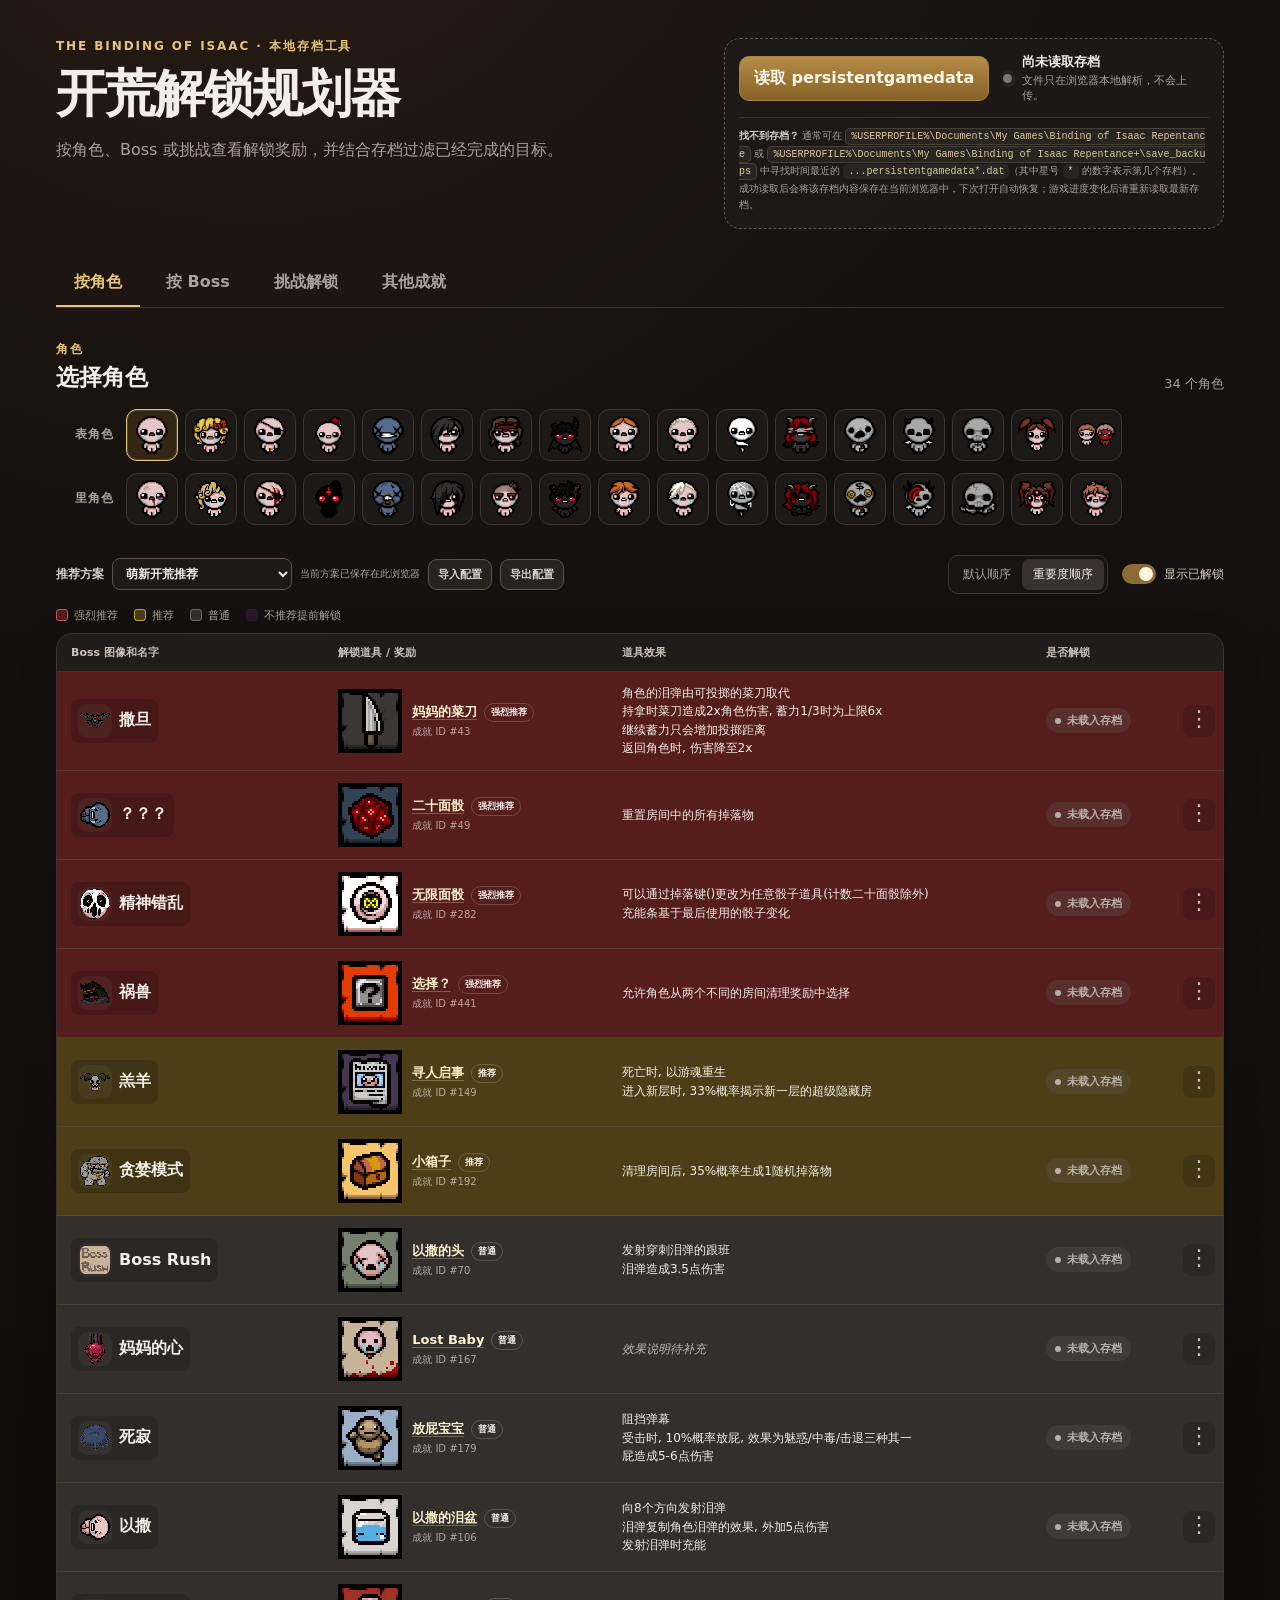
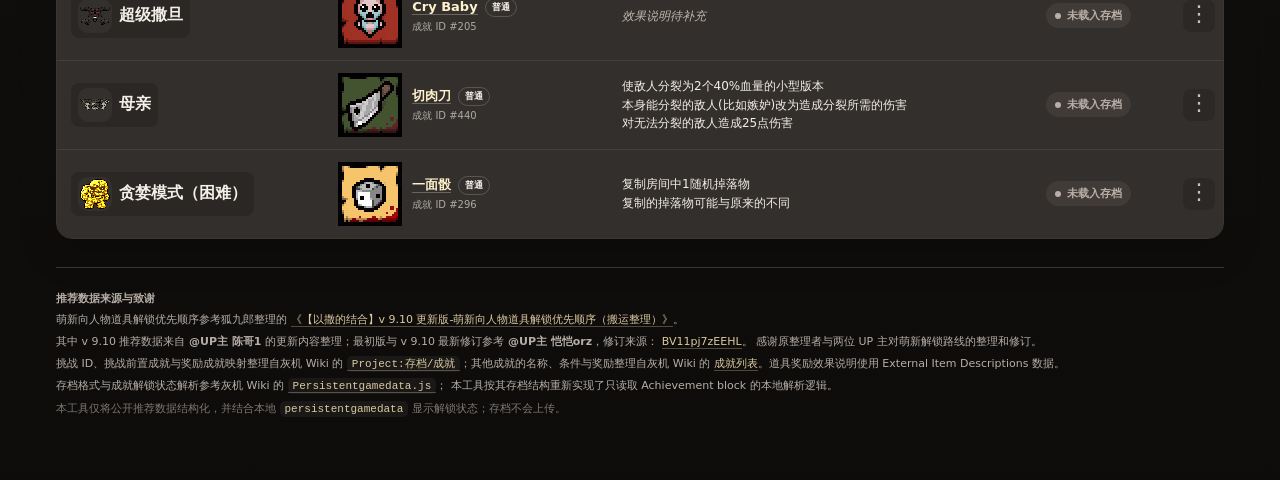
==== index.html @ d5028b0f "feat: 添加推荐不解锁" ====
<!doctype html>
<html lang="zh-CN">
<head>
  <meta charset="utf-8" />
  <meta name="viewport" content="width=device-width, initial-scale=1" />
  <meta name="color-scheme" content="dark" />
  <!-- GitHub Pages 更新后尽量避免旧 HTML/资源缓存。真正的静态资源刷新由 ?v= 版本号负责。 -->
  <meta http-equiv="Cache-Control" content="no-cache, no-store, must-revalidate" />
  <meta http-equiv="Pragma" content="no-cache" />
  <meta http-equiv="Expires" content="0" />
  <title>以撒开荒解锁规划器</title>
  <link rel="icon" type="image/png" href="./assets/icon.png?v=20260826010148" />
  <link rel="stylesheet" href="./styles.css?v=20260826010148" />
</head>
<body>
  <div class="app-shell">
    <header class="topbar">
      <div>
        <div class="eyebrow">THE BINDING OF ISAAC · 本地存档工具</div>
        <h1>开荒解锁规划器</h1>
        <p class="subtitle">按角色、Boss 或挑战查看解锁奖励，并结合存档过滤已经完成的目标。</p>
      </div>

      <div class="save-panel" id="dropZone">
        <input id="saveInput" type="file" accept=".dat,application/octet-stream" hidden />
        <div class="save-actions">
          <button class="primary-button" id="loadSaveBtn" type="button">读取 persistentgamedata</button>
          <button class="secondary-button save-clear-button" id="clearSaveBtn" type="button" hidden>清除本地缓存</button>
        </div>
        <div class="save-status" id="saveStatus">
          <span class="status-dot idle"></span>
          <div>
            <strong>尚未读取存档</strong>
            <small>文件只在浏览器本地解析，不会上传。</small>
          </div>
        </div>
        <div class="save-hint">
          <strong>找不到存档？</strong> 通常可在
          <code class="copy-path" role="button" tabindex="0" data-copy-path="%USERPROFILE%\Documents\My Games\Binding of Isaac Repentance" title="点击复制">%USERPROFILE%\Documents\My Games\Binding of Isaac Repentance</code>
          或 <code class="copy-path" role="button" tabindex="0" data-copy-path="%USERPROFILE%\Documents\My Games\Binding of Isaac Repentance+\save_backups" title="点击复制">%USERPROFILE%\Documents\My Games\Binding of Isaac Repentance+\save_backups</code>
          中寻找时间最近的 <code>...persistentgamedata*.dat</code>（其中星号 <code>*</code> 的数字表示第几个存档）。
          成功读取后会将该存档内容保存在当前浏览器中，下次打开自动恢复；游戏进度变化后请重新读取最新存档。
        </div>
      </div>
    </header>

    <nav class="page-tabs" aria-label="页面切换">
      <button class="page-tab active" type="button" data-view="character">按角色</button>
      <button class="page-tab" type="button" data-view="boss">按 Boss</button>
      <button class="page-tab" type="button" data-view="challenge">挑战解锁</button>
      <button class="page-tab" type="button" data-view="achievement">其他成就</button>
    </nav>

    <main>
      <section class="selector-section" id="selectorSection">
        <div class="section-heading">
          <div>
            <span class="section-kicker" id="selectorKicker">角色</span>
            <h2 id="selectorTitle">选择角色</h2>
          </div>
          <div class="selection-summary" id="selectionSummary"></div>
        </div>
        <div class="entity-grid" id="entityGrid"></div>
      </section>

      <section class="results-section">
        <div class="results-heading">
          <div class="recommendation-toolbar">
            <div class="profile-controls">
              <label class="profile-select-label" for="profileSelect">
                <span>推荐方案</span>
                <select id="profileSelect" class="profile-select" aria-label="推荐方案"></select>
              </label>
              <span class="profile-status" id="profileStatus"></span>
              <button class="secondary-button compact-button" id="importProfileBtn" type="button">导入配置</button>
              <button class="secondary-button compact-button" id="exportProfileBtn" type="button">导出配置</button>
              <input id="profileImportInput" type="file" accept="application/json,.json" hidden />
            </div>
            <div class="controls">
              <div class="segmented" role="group" aria-label="排列顺序">
                <button type="button" class="segment" data-sort="default">默认顺序</button>
                <button type="button" class="segment active" data-sort="priority">重要度顺序</button>
              </div>
              <label class="switch-control">
                <input type="checkbox" id="showUnlocked" checked />
                <span class="switch"></span>
                <span>显示已解锁</span>
              </label>
            </div>
          </div>
        </div>

        <div class="legend" aria-label="优先级颜色说明">
          <span><i class="legend-swatch strong"></i>强烈推荐</span>
          <span><i class="legend-swatch recommended"></i>推荐</span>
          <span><i class="legend-swatch normal"></i>普通</span>
          <span><i class="legend-swatch discouraged"></i>不推荐提前解锁</span>
        </div>

        <div class="table-wrap" id="standardResults">
          <table class="unlock-table">
            <thead id="tableHead"></thead>
            <tbody id="tableBody"></tbody>
          </table>
        </div>
        <div class="achievement-results" id="achievementResults" hidden></div>
      </section>
    </main>

    <div class="priority-menu" id="priorityMenu" hidden role="menu" aria-label="修改优先级"></div>
    <div class="toast" id="toast" role="status" aria-live="polite" hidden></div>

    <footer>
      <p><strong>推荐数据来源与致谢</strong></p>
      <p>萌新向人物道具解锁优先顺序参考狐九郎整理的
        <a class="footer-link" href="https://www.bilibili.com/opus/1083165871339208713" target="_blank" rel="noopener noreferrer">《【以撒的结合】v 9.10 更新版-萌新向人物道具解锁优先顺序（搬运整理）》</a>。
      </p>
      <p>其中 v 9.10 推荐数据来自 <strong>@UP主 陈哥1</strong> 的更新内容整理；最初版与 v 9.10 最新修订参考 <strong>@UP主 恺恺orz</strong>，修订来源：
        <a class="footer-link" href="https://www.bilibili.com/video/BV11pj7zEEHL" target="_blank" rel="noopener noreferrer">BV11pj7zEEHL</a>。
        感谢原整理者与两位 UP 主对萌新解锁路线的整理和修订。
      </p>
      <p>挑战 ID、挑战前置成就与奖励成就映射整理自灰机 Wiki 的 <a class="footer-link" href="https://isaac.huijiwiki.com/wiki/Project:%E5%AD%98%E6%A1%A3/%E6%88%90%E5%B0%B1" target="_blank" rel="noopener noreferrer"><code>Project:存档/成就</code></a>；其他成就的名称、条件与奖励整理自灰机 Wiki 的 <a class="footer-link" href="https://isaac.huijiwiki.com/wiki/%E6%88%90%E5%B0%B1" target="_blank" rel="noopener noreferrer">成就列表</a>。道具奖励效果说明使用 External Item Descriptions 数据。</p>

    <p>存档格式与成就解锁状态解析参考灰机 Wiki 的
        <a class="footer-link" href="https://isaac.huijiwiki.com/wiki/%E9%9B%B6%E4%BB%B6:Persistentgamedata.js" target="_blank" rel="noopener noreferrer"><code>Persistentgamedata.js</code></a>；
        本工具按其存档结构重新实现了只读取 Achievement block 的本地解析逻辑。
      </p>
      <p class="muted">本工具仅将公开推荐数据结构化，并结合本地 <code>persistentgamedata</code> 显示解锁状态；存档不会上传。</p>
    </footer>
  </div>

  <!-- CACHE_VERSION: 20260826010148。发布新版本前运行 python tools/bump_cache_version.py -->
  <script src="./data/unlocks.js?v=20260826010148"></script>
  <script src="./data/challenges.js?v=20260826010148"></script>
  <script src="./data/achievements.js?v=20260826010148"></script>
  <script src="./data/effects.js?v=20260826010148"></script>
  <script src="./data/overrides.js?v=20260826010148"></script>
  <script src="./data/recommendation_profiles.js?v=20260826010148"></script>
  <script src="./js/save-parser.js?v=20260826010148"></script>
  <script src="./js/app.js?v=20260826010148"></script>
</body>
</html>
---- styles.css ----
:root {
  --bg: #12100f;
  --panel: #1b1816;
  --panel-2: #24201d;
  --ink: #f3eee7;
  --muted: #aaa19a;
  --line: #3c3530;
  --accent: #e7c47b;
  --accent-2: #8f6b2e;
  --strong: rgba(135, 36, 36, .56);
  --strong-border: #b85b5b;
  --recommended: rgba(129, 100, 29, .53);
  --recommended-border: #bea14b;
  --normal: rgba(83, 78, 74, .47);
  --normal-border: #716a64;
  --discouraged: rgba(48, 25, 52, .62);
  --discouraged-border: #301934;
  --green: #62c58d;
  --red: #e67878;
  --radius: 16px;
  font-family: Inter, ui-sans-serif, system-ui, -apple-system, BlinkMacSystemFont, "Segoe UI", "Microsoft YaHei", sans-serif;
}
* { box-sizing: border-box; }
body {
  margin: 0;
  background:
    radial-gradient(circle at 20% -10%, rgba(135, 67, 36, .18), transparent 34%),
    linear-gradient(180deg, #151210 0%, var(--bg) 50%, #0d0c0b 100%);
  color: var(--ink);
  min-height: 100vh;
}
button, input, select { font: inherit; }
button { color: inherit; }
.app-shell { width: min(1220px, calc(100% - 112px)); margin: 0 auto; padding: 38px 0 64px; }
.topbar { display: flex; justify-content: space-between; gap: 32px; align-items: flex-start; }
.eyebrow, .section-kicker { color: var(--accent); font-size: 12px; letter-spacing: .16em; font-weight: 800; text-transform: uppercase; }
h1 { margin: 5px 0 7px; font-size: clamp(32px, 4vw, 54px); letter-spacing: -.04em; }
h2 { margin: 4px 0 0; font-size: 23px; }
.subtitle { margin: 0; color: var(--muted); max-width: 680px; line-height: 1.7; }
.save-panel {
  width: min(500px, 100%);
  border: 1px dashed #62574f;
  background: rgba(31, 27, 24, .8);
  border-radius: var(--radius);
  padding: 14px;
  display: grid;
  grid-template-columns: auto 1fr;
  gap: 14px;
  align-items: center;
  transition: border-color .15s, background .15s;
}
.save-panel.dragging { border-color: var(--accent); background: rgba(76, 61, 36, .4); }
.primary-button {
  border: 1px solid #a78549;
  background: linear-gradient(#b58b47, #886226);
  color: #fff8ea;
  border-radius: 10px;
  padding: 11px 14px;
  cursor: pointer;
  font-weight: 800;
  white-space: nowrap;
}
.primary-button:hover { filter: brightness(1.08); }
.save-status { display: flex; align-items: center; gap: 10px; min-width: 0; overflow: hidden; }
.save-status > div { min-width: 0; max-width: 100%; overflow: hidden; }
.save-status strong, .save-status small { display: block; }
.save-status strong { display: block; max-width: 100%; font-size: 13px; white-space: nowrap; overflow: hidden; text-overflow: ellipsis; }
.save-status small { color: var(--muted); font-size: 11px; margin-top: 2px; }
.status-dot { width: 9px; height: 9px; border-radius: 50%; flex: 0 0 auto; background: #777; box-shadow: 0 0 0 4px rgba(255,255,255,.04); }
.status-dot.ready { background: var(--green); }
.status-dot.error { background: var(--red); }
.save-hint { grid-column: 1 / -1; padding-top: 10px; border-top: 1px solid rgba(99,89,82,.4); color: var(--muted); font-size: 10px; line-height: 1.65; }
.save-hint strong { color: #d9d0c8; }
.save-hint code { word-break: break-all; }
.copy-path {
  cursor: pointer;
  border: 1px solid rgba(219,201,159,.16);
  transition: border-color .12s, background .12s, color .12s;
}
.copy-path:hover,
.copy-path:focus-visible {
  background: rgba(231,196,123,.13);
  border-color: rgba(231,196,123,.48);
  color: #fff0c4;
  outline: none;
}
.page-tabs { margin-top: 30px; display: flex; gap: 8px; align-items: center; flex-wrap: wrap; border-bottom: 1px solid var(--line); }
.page-tab { border: 0; border-bottom: 2px solid transparent; background: transparent; padding: 13px 18px 12px; color: var(--muted); cursor: pointer; font-weight: 800; }
.page-tab:hover { color: var(--ink); }
.page-tab.active { color: var(--accent); border-bottom-color: var(--accent); }
.selector-section, .results-section { margin-top: 30px; }
.section-heading { display: flex; justify-content: space-between; gap: 18px; align-items: end; }
.results-heading { display: flex; justify-content: flex-end; gap: 18px; align-items: center; }
.selection-summary { color: var(--muted); font-size: 13px; }
.entity-groups { display: grid; gap: 12px; margin-top: 16px; max-width: 100%; }
.entity-group { display: grid; grid-template-columns: 58px minmax(0, 1fr); gap: 12px; align-items: center; max-width: 100%; min-width: 0; }
.entity-group:only-child { grid-template-columns: 1fr; }
.entity-group-label { color: var(--muted); font-size: 12px; font-weight: 800; letter-spacing: .08em; text-align: right; white-space: nowrap; }
.entity-icon-row { display: flex; align-items: center; gap: 7px; flex-wrap: wrap; min-width: 0; max-width: 100%; }
.entity-icon-card {
  width: 52px; height: 52px; flex: 0 0 52px;
  border: 1px solid var(--line); border-radius: 11px;
  background: rgba(29, 26, 24, .9); padding: 5px;
  display: grid; place-items: center; cursor: pointer;
  transition: transform .12s, border-color .12s, background .12s;
}
.entity-icon-card:hover { transform: translateY(-1px); border-color: #6a5e55; background: #25211e; }
.entity-icon-card.active { border-color: var(--accent); background: rgba(107, 75, 28, .34); box-shadow: inset 0 0 0 1px rgba(231,196,123,.18); }
.selector-thumb { width: 38px; height: 38px; object-fit: contain; image-rendering: pixelated; }
.boss-selector-row { gap: 10px; }
.boss-selector-row .entity-icon-card { width: 78px; height: 78px; flex-basis: 78px; padding: 7px; }
.boss-selector-row .selector-thumb { width: 64px; height: 64px; }
.entity-thumb, .reward-thumb, .boss-thumb {
  width: 48px; height: 48px; object-fit: contain; image-rendering: pixelated; flex: 0 0 auto;
  border-radius: 10px; background: rgba(255,255,255,.045); padding: 4px;
}
.entity-thumb { width: 46px; height: 46px; }
.controls { display: flex; align-items: center; gap: 14px; flex-wrap: wrap; justify-content: flex-end; }
.segmented { display: inline-flex; border: 1px solid var(--line); background: #171412; border-radius: 10px; padding: 3px; }
.segment { border: 0; background: transparent; color: var(--muted); padding: 7px 11px; border-radius: 7px; cursor: pointer; font-size: 12px; }
.segment.active { color: var(--ink); background: #39312c; }
.switch-control { display: inline-flex; align-items: center; gap: 8px; color: #d6cec6; font-size: 12px; cursor: pointer; user-select: none; }
.switch-control input { position: absolute; opacity: 0; pointer-events: none; }
.switch { width: 34px; height: 20px; border-radius: 999px; background: #514943; position: relative; transition: background .15s; }
.switch::after { content: ""; width: 14px; height: 14px; border-radius: 50%; background: #ddd5ce; position: absolute; top: 3px; left: 3px; transition: transform .15s; }
.switch-control input:checked + .switch { background: #8c6b35; }
.switch-control input:checked + .switch::after { transform: translateX(14px); background: #fff5de; }
.legend { display: flex; gap: 16px; flex-wrap: wrap; margin: 14px 0 10px; color: var(--muted); font-size: 11px; }
.legend span { display: inline-flex; align-items: center; gap: 6px; }
.legend-swatch { width: 12px; height: 12px; border-radius: 3px; border: 1px solid; }
.legend-swatch.strong { background: var(--strong); border-color: var(--strong-border); }
.legend-swatch.recommended { background: var(--recommended); border-color: var(--recommended-border); }
.legend-swatch.normal { background: var(--normal); border-color: var(--normal-border); }
.legend-swatch.discouraged { background: var(--discouraged); border-color: var(--discouraged-border); }
.table-wrap { border: 1px solid var(--line); border-radius: var(--radius); overflow: auto; background: rgba(24,21,19,.87); box-shadow: 0 14px 40px rgba(0,0,0,.16); }
.unlock-table { width: 100%; border-collapse: separate; border-spacing: 0; min-width: 880px; }
.unlock-table th { position: sticky; top: 0; z-index: 1; background: #201c19; color: #c9c0b8; font-size: 11px; text-align: left; padding: 11px 14px; border-bottom: 1px solid var(--line); }
.unlock-table td { padding: 12px 14px; border-bottom: 1px solid rgba(99,89,82,.38); vertical-align: middle; }
.unlock-table tr:last-child td { border-bottom: 0; }
.unlock-row { transition: filter .12s; }
.unlock-row:hover { filter: brightness(1.08); }
.unlock-row.priority-strong td { background: var(--strong); }
.unlock-row.priority-recommended td { background: var(--recommended); }
.unlock-row.priority-normal td { background: var(--normal); }
.unlock-row.priority-discouraged td { background: var(--discouraged); }
.target-cell, .reward-cell { display: flex; align-items: center; gap: 10px; min-width: 0; }
.boss-stack { display: flex; gap: 5px; flex-wrap: wrap; }
.boss-unit { display: inline-flex; align-items: center; gap: 7px; padding: 5px 7px; background: rgba(0,0,0,.18); border-radius: 8px; white-space: nowrap; }
.boss-thumb { width: 34px; height: 34px; padding: 2px; }
.reward-thumb { width: 52px; height: 52px; }

.achievement-sprite {
  width: 64px; height: 64px; flex: 0 0 64px; display: inline-block;
  background-image: url("./assets/achievement/Achievement_sprite.jpg?v=20260826010148");
  background-repeat: no-repeat;
  background-size: 1280px 2112px;
  background-position: var(--ach-x) var(--ach-y);
  image-rendering: pixelated;
}
.reward-name { font-weight: 800; font-size: 13px; }
.reward-link { color: #fff1cc; text-decoration: none; border-bottom: 1px solid rgba(255,241,204,.28); }
.reward-link:hover { color: #fff8e8; border-bottom-color: currentColor; }
.meta-line { color: rgba(243,238,231,.64); font-size: 10px; margin-top: 3px; line-height: 1.4; }
.effect-text { max-width: 510px; line-height: 1.55; font-size: 12px; }
.effect-missing { color: #c0b8b0; font-style: italic; }
.requirement { margin-top: 5px; color: #e3d0a7; font-size: 10px; line-height: 1.45; }
.priority-pill { display: inline-block; margin-left: 7px; padding: 2px 6px; border-radius: 999px; font-size: 9px; font-weight: 900; vertical-align: 1px; border: 1px solid rgba(255,255,255,.18); }
.status-badge { display: inline-flex; align-items: center; gap: 6px; border-radius: 999px; padding: 5px 9px; font-size: 11px; font-weight: 800; white-space: nowrap; }
.status-badge::before { content: ""; width: 6px; height: 6px; border-radius: 50%; background: currentColor; }
.status-badge.unlocked { color: #8ce1ae; background: rgba(45,114,72,.33); }
.status-badge.locked { color: #ff9a93; background: rgba(128,53,49,.34); }
.status-badge.unknown { color: #b8afa8; background: rgba(94,87,81,.31); }
.empty-state td { text-align: center; padding: 46px 20px; background: #1b1816 !important; }
.empty-state strong { display: block; font-size: 18px; }
.empty-state span { color: var(--muted); display: block; margin-top: 6px; font-size: 12px; }
footer { margin-top: 28px; padding-top: 18px; border-top: 1px solid var(--line); color: #b7aea7; font-size: 11px; line-height: 1.6; }
footer p { margin: 4px 0; }
.footer-link { color: #dbc99f; text-decoration: none; border-bottom: 1px solid rgba(219,201,159,.32); }
.footer-link:hover { color: #fff0c4; border-bottom-color: currentColor; }
.muted { color: #7f7771; }
code { background: rgba(255,255,255,.05); padding: 2px 5px; border-radius: 5px; color: #dbc99f; }
@media (max-width: 900px) {
  .app-shell { width: calc(100% - 36px); padding: 24px 0 40px; }
  .topbar { flex-direction: column; }
  .save-panel { width: 100%; }
  .section-heading { align-items: flex-start; flex-direction: column; }
  .results-heading { justify-content: flex-start; }
  .controls { width: 100%; justify-content: space-between; }
  .entity-icon-row { overflow-x: visible; padding-bottom: 0; }
  .entity-group { align-items: flex-start; }
  .entity-group { grid-template-columns: 48px minmax(0,1fr); }
  .entity-icon-card { width: 48px; height: 48px; flex-basis: 48px; }
  .selector-thumb { width: 34px; height: 34px; }
  .boss-selector-row .entity-icon-card { width: 68px; height: 68px; flex-basis: 68px; }
  .boss-selector-row .selector-thumb { width: 56px; height: 56px; }
}
@media (max-width: 520px) {
  .save-panel { grid-template-columns: 1fr; }
  .primary-button { width: 100%; }
  .controls { align-items: flex-start; flex-direction: column; }
}

.effect-text { white-space: pre-line; }

/* Curated achievement lists */
.achievement-results { display: grid; gap: 34px; }
.achievement-results[hidden] { display: none; }
.achievement-category { min-width: 0; }
.achievement-category-heading {
  display: flex; align-items: end; justify-content: space-between; gap: 16px; margin-bottom: 12px;
}
.achievement-category-heading > span { color: var(--muted); font-size: 12px; white-space: nowrap; }
.achievement-category h3 { margin: 0 0 9px; color: #d8cfc7; font-size: 14px; }
.achievement-table-wrap { border-radius: 10px; }
.achievement-table { min-width: 760px; }
.achievement-table th:nth-child(1) { width: 30%; }
.achievement-table th:nth-child(2) { width: 27%; }
.achievement-table th:nth-child(3) { width: 31%; }
.achievement-table th:nth-child(4) { width: 12%; }
.achievement-table th:nth-child(5) { width: 48px; }
.achievement-table.without-reward { min-width: 560px; }
.achievement-table.without-reward th:nth-child(1) { width: 42%; }
.achievement-table.without-reward th:nth-child(2) { width: 41%; }
.achievement-table.without-reward th:nth-child(3) { width: 17%; }
.achievement-table.without-reward th:nth-child(4) { width: 48px; }
.achievement-table .reward-cell { min-width: 220px; }
.achievement-table.without-reward .reward-cell { min-width: 204px; }
.achievement-condition { min-width: 180px; max-width: 420px; font-size: 12px; line-height: 1.6; }
.achievement-reward { min-width: 180px; font-size: 12px; line-height: 1.55; }
.achievement-reward > strong, .achievement-reward > span { display: block; }
.achievement-reward-effect { margin-top: 5px; color: rgba(243,238,231,.8); white-space: pre-line; }
.achievement-table tr.sequence-start:not(:first-child) td { border-top: 2px solid rgba(231,196,123,.52); }
.default-character-row td { background: rgba(59,81,68,.42); }
.achievement-character-columns { display: grid; grid-template-columns: repeat(2, minmax(0, 1fr)); gap: 14px; align-items: start; }
.achievement-character-columns > div { min-width: 0; }
.achievement-graph-wrap {
  width: 100%; overflow-x: auto; margin: 0 0 14px; border-block: 1px solid rgba(99,89,82,.5); background: rgba(24,21,19,.52);
}
.achievement-graph { display: block; width: min(100%, 790px); min-width: 528px; height: auto; margin: 0 auto; padding: 12px 0; }
.achievement-graph-node { fill: #24201d; stroke: #7b6b5f; stroke-width: 2; }
.achievement-graph-icon { width: 64px; height: 64px; }
.achievement-graph-item.locked .achievement-graph-icon { filter: grayscale(1) brightness(.34); opacity: .72; }
.achievement-graph-item.locked .achievement-graph-node { fill: #171513; stroke: #4c4540; }
.achievement-graph-edges path { fill: none; stroke: #bda56f; stroke-width: 2; }
.achievement-graph marker path { fill: #bda56f; }

/* Challenge unlock page */
.challenge-id-cell { display: flex; align-items: center; gap: 8px; white-space: nowrap; }
.challenge-id-link { color: #fff1cc; font-size: 16px; font-weight: 900; text-decoration: none; border-bottom: 1px solid rgba(255,241,204,.28); }
.challenge-id-link:hover { color: #fff8e8; border-bottom-color: currentColor; }
.prerequisite-cell { display: flex; align-items: center; gap: 10px; min-width: 225px; }
.achievement-sprite.compact { transform: scale(.72); transform-origin: left center; margin-right: -18px; }

/* Recommendation profiles, local persistence and per-row priority editing */
.save-actions { display: flex; flex-direction: column; gap: 7px; align-items: stretch; }
.secondary-button {
  border: 1px solid #5d534c;
  background: #28231f;
  color: #ddd5cd;
  border-radius: 9px;
  padding: 8px 11px;
  cursor: pointer;
  font-weight: 700;
  white-space: nowrap;
}
.secondary-button:hover { border-color: #817166; background: #312a25; color: #fff5ea; }
.save-clear-button { font-size: 10px; padding: 6px 9px; }
.recommendation-toolbar { width: 100%; display: flex; align-items: center; justify-content: space-between; gap: 16px; flex-wrap: wrap; }
.profile-controls { display: flex; align-items: center; gap: 8px; flex-wrap: wrap; min-width: 0; }
.profile-select-label { display: inline-flex; align-items: center; gap: 8px; color: #d6cec6; font-size: 12px; font-weight: 700; }
.profile-select {
  min-width: 180px;
  max-width: 280px;
  border: 1px solid #5d534c;
  background: #1c1917;
  color: var(--ink);
  border-radius: 8px;
  padding: 7px 28px 7px 9px;
  font: inherit;
  font-size: 12px;
}
.profile-status { color: var(--muted); font-size: 10px; white-space: nowrap; }
.compact-button { padding: 7px 9px; font-size: 11px; }
.options-column { width: 48px; min-width: 48px; padding-left: 6px !important; padding-right: 6px !important; }
.row-options { width: 48px; min-width: 48px; padding-left: 6px !important; padding-right: 6px !important; text-align: center; }
.row-menu-button {
  width: 32px;
  height: 32px;
  border: 1px solid transparent;
  border-radius: 8px;
  background: rgba(0,0,0,.15);
  color: rgba(255,255,255,.72);
  cursor: pointer;
  font-size: 22px;
  line-height: 1;
  display: inline-grid;
  place-items: center;
  padding: 0 0 3px;
}
.row-menu-button:hover, .row-menu-button:focus-visible { background: rgba(0,0,0,.32); border-color: rgba(255,255,255,.18); color: #fff; outline: none; }
.priority-menu {
  position: fixed;
  z-index: 5000;
  width: 164px;
  padding: 5px;
  border: 1px solid #5a5049;
  border-radius: 10px;
  background: #201c19;
  box-shadow: 0 14px 34px rgba(0,0,0,.42);
}
.priority-menu-item {
  width: 100%;
  border: 0;
  background: transparent;
  color: #dcd4cc;
  padding: 8px 9px;
  border-radius: 7px;
  cursor: pointer;
  display: grid;
  grid-template-columns: 12px 1fr 16px;
  gap: 8px;
  align-items: center;
  text-align: left;
  font-size: 12px;
}
.priority-menu-item:hover, .priority-menu-item.active { background: #342e29; color: #fff; }
.priority-menu-dot { width: 9px; height: 9px; border-radius: 3px; border: 1px solid rgba(255,255,255,.18); }
.priority-menu-dot.strong { background: var(--strong-border); }
.priority-menu-dot.recommended { background: var(--recommended-border); }
.priority-menu-dot.normal { background: var(--normal-border); }
.priority-menu-dot.discouraged { background: var(--discouraged-border); }
.priority-menu-check { text-align: right; color: var(--accent); font-weight: 900; }
.toast {
  position: fixed;
  right: 22px;
  bottom: 22px;
  z-index: 6000;
  max-width: min(320px, calc(100vw - 32px));
  border: 1px solid #6d6258;
  border-radius: 8px;
  background: #201c19;
  color: #f5eadb;
  box-shadow: 0 14px 34px rgba(0,0,0,.42);
  padding: 11px 14px;
  font-size: 12px;
  font-weight: 800;
  opacity: 0;
  transform: translateY(8px);
  transition: opacity .18s, transform .18s;
}
.toast.show {
  opacity: 1;
  transform: translateY(0);
}
.manual-copy-backdrop {
  position: fixed;
  inset: 0;
  z-index: 6500;
  display: grid;
  place-items: center;
  padding: 18px;
  background: rgba(12,10,9,.64);
}
.manual-copy-backdrop[hidden] { display: none; }
.manual-copy-dialog {
  width: min(560px, 100%);
  border: 1px solid #6d6258;
  border-radius: 8px;
  background: #201c19;
  color: #f5eadb;
  box-shadow: 0 18px 44px rgba(0,0,0,.5);
  padding: 16px;
}
.manual-copy-heading {
  display: flex;
  align-items: center;
  justify-content: space-between;
  gap: 12px;
  margin-bottom: 8px;
}
.manual-copy-heading strong { font-size: 14px; }
.manual-copy-close {
  width: 30px;
  height: 30px;
  border: 1px solid rgba(130,116,104,.8);
  border-radius: 6px;
  background: #2b2521;
  color: #f5eadb;
  cursor: pointer;
  font-size: 20px;
  line-height: 1;
}
.manual-copy-dialog p { margin: 0 0 12px; color: var(--muted); font-size: 12px; }
.manual-copy-input {
  width: 100%;
  min-width: 0;
  border: 1px solid #7a6c60;
  border-radius: 6px;
  background: #141210;
  color: #fff5e6;
  padding: 11px 12px;
  font-family: ui-monospace, SFMono-Regular, Consolas, "Liberation Mono", monospace;
  font-size: 13px;
}
.manual-copy-input:focus {
  outline: 2px solid rgba(231,196,123,.5);
  outline-offset: 2px;
}

@media (max-width: 900px) {
  .recommendation-toolbar { align-items: flex-start; flex-direction: column; }
  .profile-controls { width: 100%; }
  .profile-select-label { flex: 1 1 240px; }
  .profile-select { flex: 1 1 auto; min-width: 160px; max-width: none; }
  .achievement-character-columns { grid-template-columns: 1fr; gap: 22px; }
}

@media (max-width: 520px) {
  .save-actions { width: 100%; }
  .page-tabs { gap: 0 4px; }
  .page-tab { padding-inline: 10px; }
  .profile-controls { align-items: stretch; }
  .profile-select-label { width: 100%; flex: 1 1 100%; }
  .profile-select { width: 100%; }
  .profile-status { width: 100%; }
}
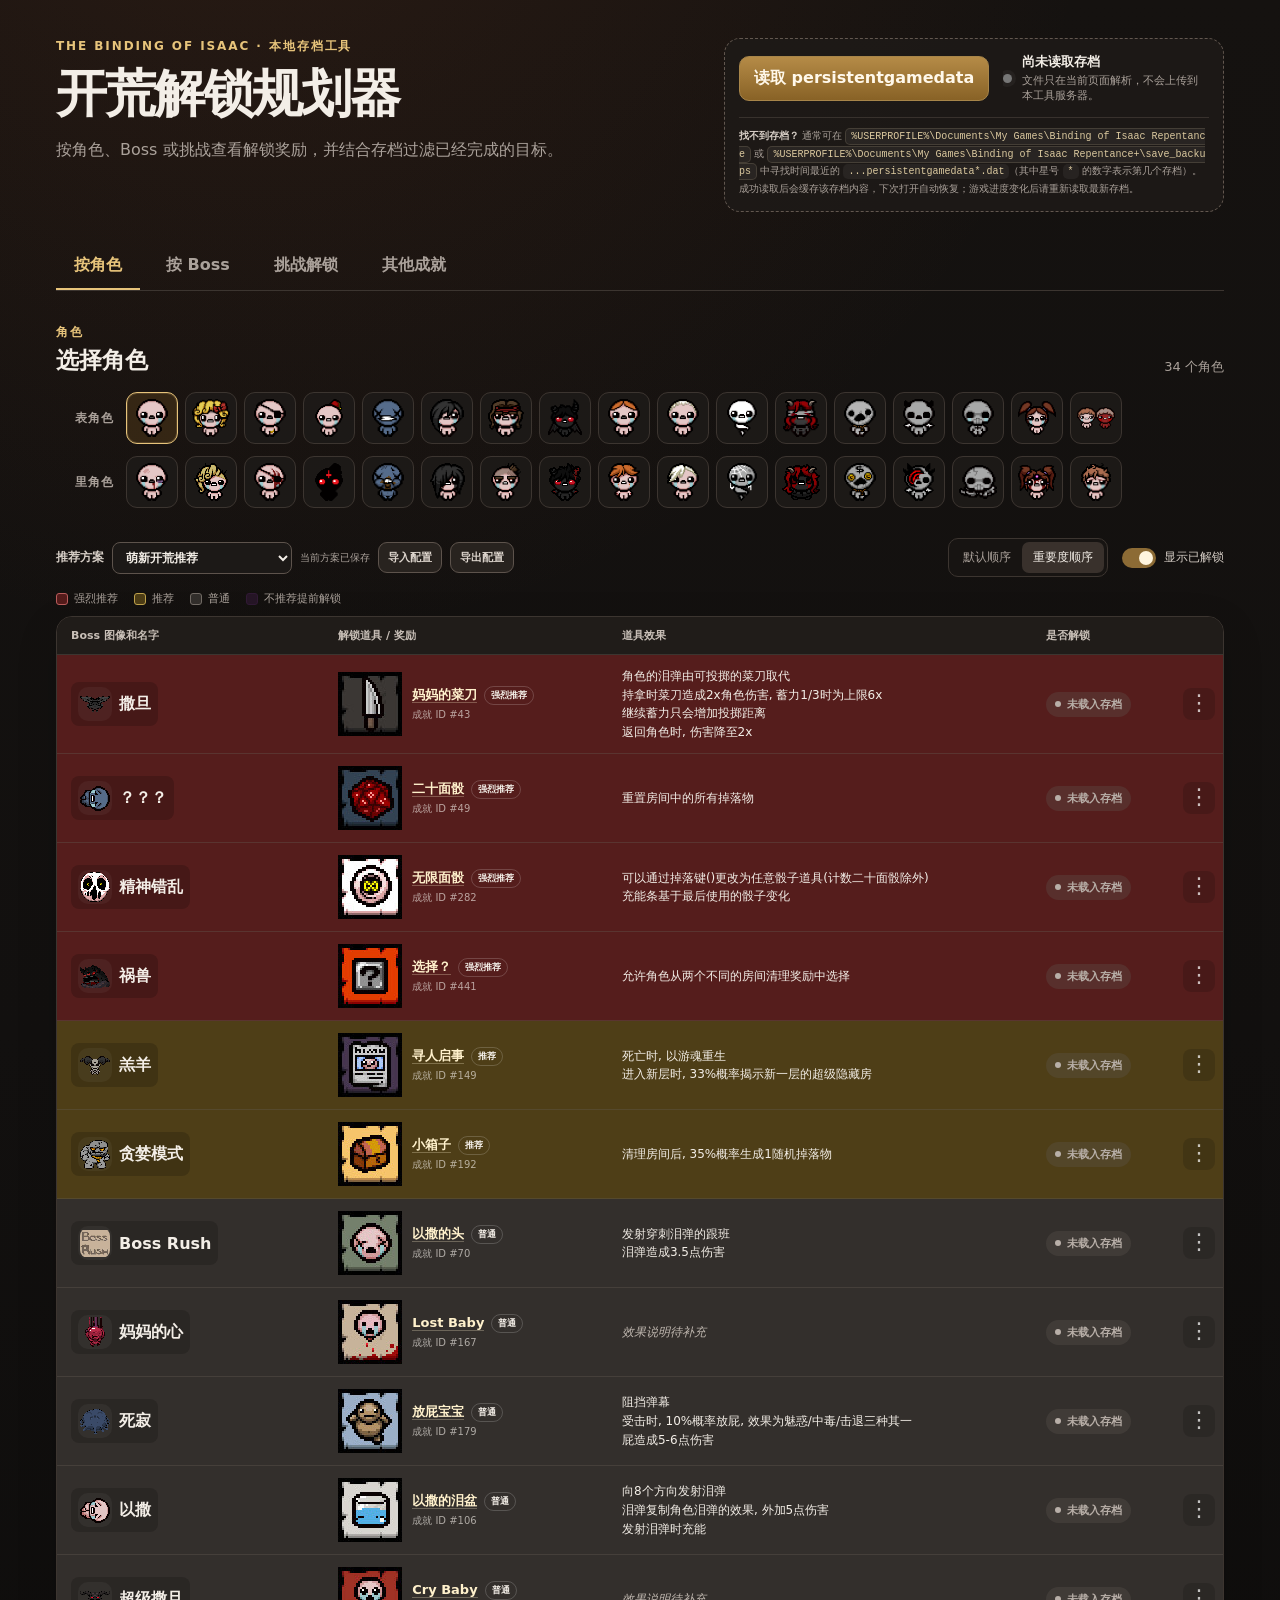
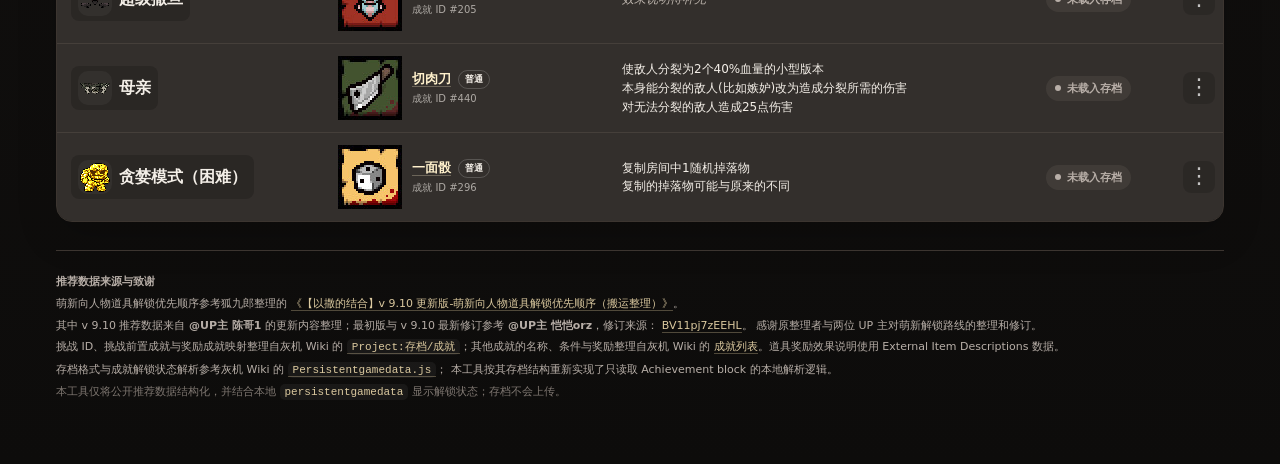
==== commit 2f8fbebd: "Merge branch 'main' into feature/bilibili-toy" ====
--- a/index.html
+++ b/index.html
@@ -9,8 +9,9 @@
   <meta http-equiv="Pragma" content="no-cache" />
   <meta http-equiv="Expires" content="0" />
   <title>以撒开荒解锁规划器</title>
-  <link rel="icon" type="image/png" href="./assets/icon.png?v=20260826010148" />
-  <link rel="stylesheet" href="./styles.css?v=20260826010148" />
+  <script src="//s1.hdslb.com/bfs/seed/toy/app/sdk/toy-sdk.js"></script>
+  <link rel="icon" type="image/png" href="./assets/icon.png?v=20260826020632" />
+  <link rel="stylesheet" href="./styles.css?v=20260826020632" />
 </head>
 <body>
   <div class="app-shell">
@@ -25,13 +26,13 @@
         <input id="saveInput" type="file" accept=".dat,application/octet-stream" hidden />
         <div class="save-actions">
           <button class="primary-button" id="loadSaveBtn" type="button">读取 persistentgamedata</button>
-          <button class="secondary-button save-clear-button" id="clearSaveBtn" type="button" hidden>清除本地缓存</button>
+          <button class="secondary-button save-clear-button" id="clearSaveBtn" type="button" hidden>清除缓存</button>
         </div>
         <div class="save-status" id="saveStatus">
           <span class="status-dot idle"></span>
           <div>
             <strong>尚未读取存档</strong>
-            <small>文件只在浏览器本地解析，不会上传。</small>
+            <small>文件只在当前页面解析，不会上传到本工具服务器。</small>
           </div>
         </div>
         <div class="save-hint">
@@ -39,7 +40,7 @@
           <code class="copy-path" role="button" tabindex="0" data-copy-path="%USERPROFILE%\Documents\My Games\Binding of Isaac Repentance" title="点击复制">%USERPROFILE%\Documents\My Games\Binding of Isaac Repentance</code>
           或 <code class="copy-path" role="button" tabindex="0" data-copy-path="%USERPROFILE%\Documents\My Games\Binding of Isaac Repentance+\save_backups" title="点击复制">%USERPROFILE%\Documents\My Games\Binding of Isaac Repentance+\save_backups</code>
           中寻找时间最近的 <code>...persistentgamedata*.dat</code>（其中星号 <code>*</code> 的数字表示第几个存档）。
-          成功读取后会将该存档内容保存在当前浏览器中，下次打开自动恢复；游戏进度变化后请重新读取最新存档。
+          成功读取后会缓存该存档内容，下次打开自动恢复；游戏进度变化后请重新读取最新存档。
         </div>
       </div>
     </header>
@@ -129,14 +130,14 @@
     </footer>
   </div>
 
-  <!-- CACHE_VERSION: 20260826010148。发布新版本前运行 python tools/bump_cache_version.py -->
-  <script src="./data/unlocks.js?v=20260826010148"></script>
-  <script src="./data/challenges.js?v=20260826010148"></script>
-  <script src="./data/achievements.js?v=20260826010148"></script>
-  <script src="./data/effects.js?v=20260826010148"></script>
-  <script src="./data/overrides.js?v=20260826010148"></script>
-  <script src="./data/recommendation_profiles.js?v=20260826010148"></script>
-  <script src="./js/save-parser.js?v=20260826010148"></script>
-  <script src="./js/app.js?v=20260826010148"></script>
+  <!-- CACHE_VERSION: 20260826020632。发布新版本前运行 python tools/bump_cache_version.py -->
+  <script src="./data/unlocks.js?v=20260826020632"></script>
+  <script src="./data/challenges.js?v=20260826020632"></script>
+  <script src="./data/achievements.js?v=20260826020632"></script>
+  <script src="./data/effects.js?v=20260826020632"></script>
+  <script src="./data/overrides.js?v=20260826020632"></script>
+  <script src="./data/recommendation_profiles.js?v=20260826020632"></script>
+  <script src="./js/save-parser.js?v=20260826020632"></script>
+  <script src="./js/app.js?v=20260826020632"></script>
 </body>
 </html>
--- a/styles.css
+++ b/styles.css
@@ -151,7 +151,7 @@
 
 .achievement-sprite {
   width: 64px; height: 64px; flex: 0 0 64px; display: inline-block;
-  background-image: url("./assets/achievement/Achievement_sprite.jpg?v=20260826010148");
+  background-image: url("./assets/achievement/Achievement_sprite.jpg?v=20260826020632");
   background-repeat: no-repeat;
   background-size: 1280px 2112px;
   background-position: var(--ach-x) var(--ach-y);
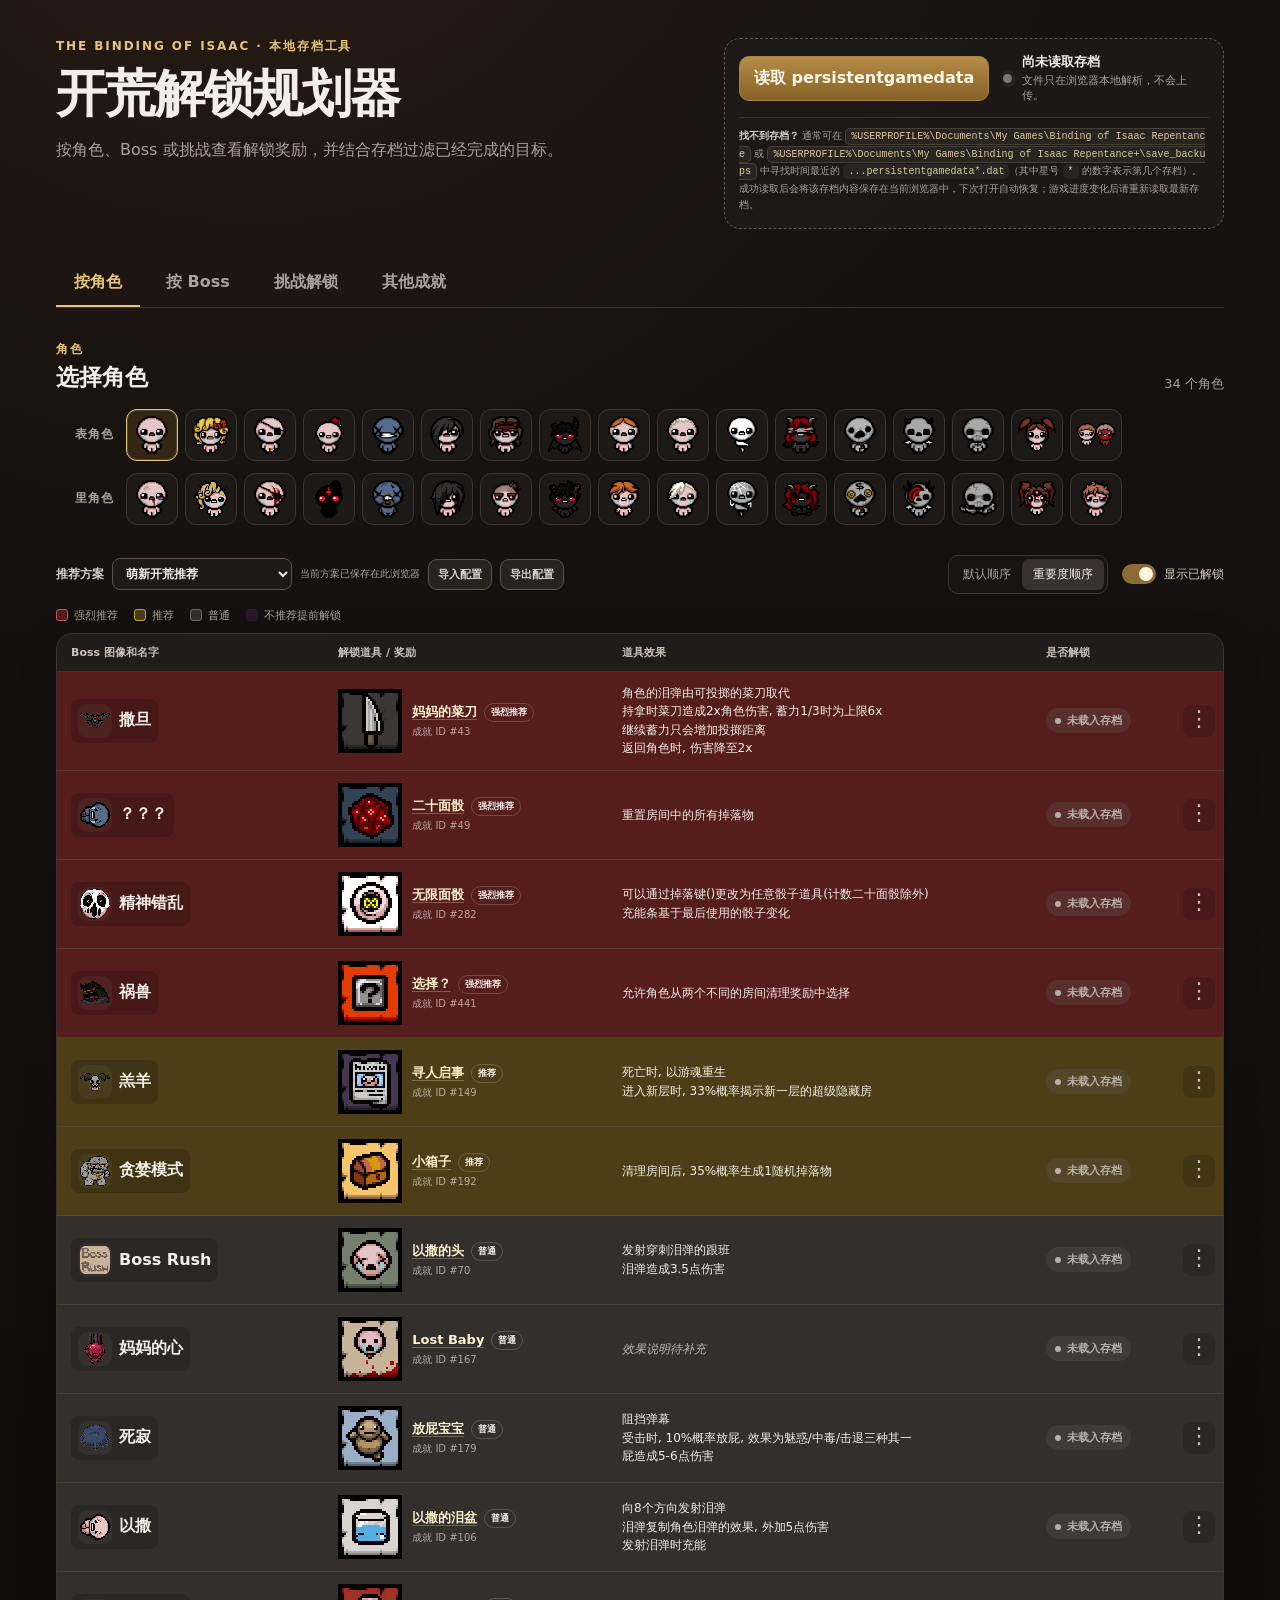
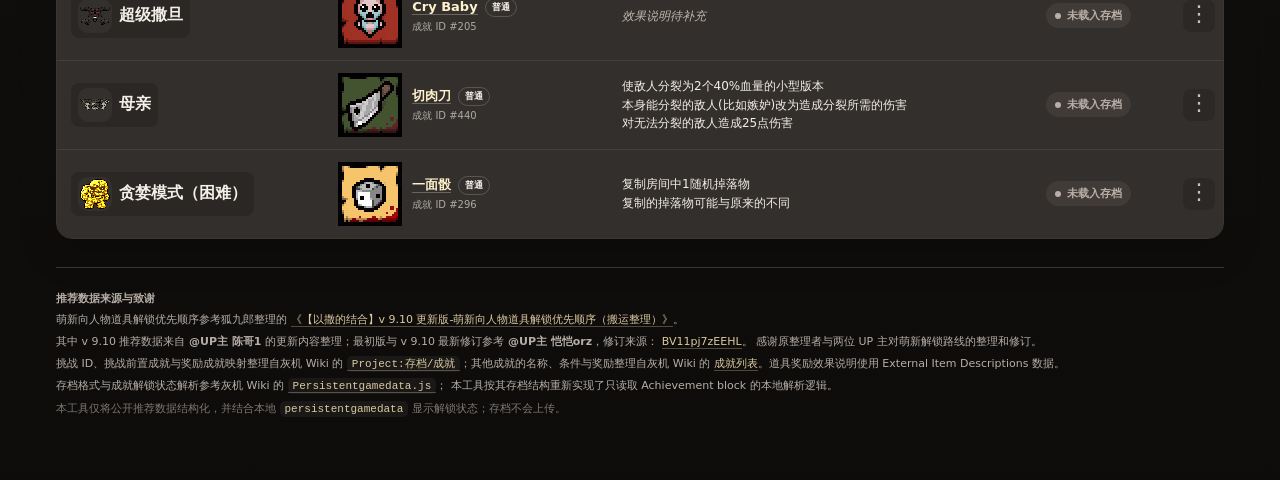
==== commit 6847a316: "fix: 修复了更新推荐后用户可能不更新的bug" ====
--- a/index.html
+++ b/index.html
@@ -9,9 +9,8 @@
   <meta http-equiv="Pragma" content="no-cache" />
   <meta http-equiv="Expires" content="0" />
   <title>以撒开荒解锁规划器</title>
-  <script src="//s1.hdslb.com/bfs/seed/toy/app/sdk/toy-sdk.js"></script>
-  <link rel="icon" type="image/png" href="./assets/icon.png?v=20260826020632" />
-  <link rel="stylesheet" href="./styles.css?v=20260826020632" />
+  <link rel="icon" type="image/png" href="./assets/icon.png?v=20260826021921" />
+  <link rel="stylesheet" href="./styles.css?v=20260826021921" />
 </head>
 <body>
   <div class="app-shell">
@@ -26,13 +25,13 @@
         <input id="saveInput" type="file" accept=".dat,application/octet-stream" hidden />
         <div class="save-actions">
           <button class="primary-button" id="loadSaveBtn" type="button">读取 persistentgamedata</button>
-          <button class="secondary-button save-clear-button" id="clearSaveBtn" type="button" hidden>清除缓存</button>
+          <button class="secondary-button save-clear-button" id="clearSaveBtn" type="button" hidden>清除本地缓存</button>
         </div>
         <div class="save-status" id="saveStatus">
           <span class="status-dot idle"></span>
           <div>
             <strong>尚未读取存档</strong>
-            <small>文件只在当前页面解析，不会上传到本工具服务器。</small>
+            <small>文件只在浏览器本地解析，不会上传。</small>
           </div>
         </div>
         <div class="save-hint">
@@ -40,7 +39,7 @@
           <code class="copy-path" role="button" tabindex="0" data-copy-path="%USERPROFILE%\Documents\My Games\Binding of Isaac Repentance" title="点击复制">%USERPROFILE%\Documents\My Games\Binding of Isaac Repentance</code>
           或 <code class="copy-path" role="button" tabindex="0" data-copy-path="%USERPROFILE%\Documents\My Games\Binding of Isaac Repentance+\save_backups" title="点击复制">%USERPROFILE%\Documents\My Games\Binding of Isaac Repentance+\save_backups</code>
           中寻找时间最近的 <code>...persistentgamedata*.dat</code>（其中星号 <code>*</code> 的数字表示第几个存档）。
-          成功读取后会缓存该存档内容，下次打开自动恢复；游戏进度变化后请重新读取最新存档。
+          成功读取后会将该存档内容保存在当前浏览器中，下次打开自动恢复；游戏进度变化后请重新读取最新存档。
         </div>
       </div>
     </header>
@@ -130,14 +129,14 @@
     </footer>
   </div>
 
-  <!-- CACHE_VERSION: 20260826020632。发布新版本前运行 python tools/bump_cache_version.py -->
-  <script src="./data/unlocks.js?v=20260826020632"></script>
-  <script src="./data/challenges.js?v=20260826020632"></script>
-  <script src="./data/achievements.js?v=20260826020632"></script>
-  <script src="./data/effects.js?v=20260826020632"></script>
-  <script src="./data/overrides.js?v=20260826020632"></script>
-  <script src="./data/recommendation_profiles.js?v=20260826020632"></script>
-  <script src="./js/save-parser.js?v=20260826020632"></script>
-  <script src="./js/app.js?v=20260826020632"></script>
+  <!-- CACHE_VERSION: 20260826021921。发布新版本前运行 python tools/bump_cache_version.py -->
+  <script src="./data/unlocks.js?v=20260826021921"></script>
+  <script src="./data/challenges.js?v=20260826021921"></script>
+  <script src="./data/achievements.js?v=20260826021921"></script>
+  <script src="./data/effects.js?v=20260826021921"></script>
+  <script src="./data/overrides.js?v=20260826021921"></script>
+  <script src="./data/recommendation_profiles.js?v=20260826021921"></script>
+  <script src="./js/save-parser.js?v=20260826021921"></script>
+  <script src="./js/app.js?v=20260826021921"></script>
 </body>
 </html>
--- a/styles.css
+++ b/styles.css
@@ -151,7 +151,7 @@
 
 .achievement-sprite {
   width: 64px; height: 64px; flex: 0 0 64px; display: inline-block;
-  background-image: url("./assets/achievement/Achievement_sprite.jpg?v=20260826020632");
+  background-image: url("./assets/achievement/Achievement_sprite.jpg?v=20260826021921");
   background-repeat: no-repeat;
   background-size: 1280px 2112px;
   background-position: var(--ach-x) var(--ach-y);
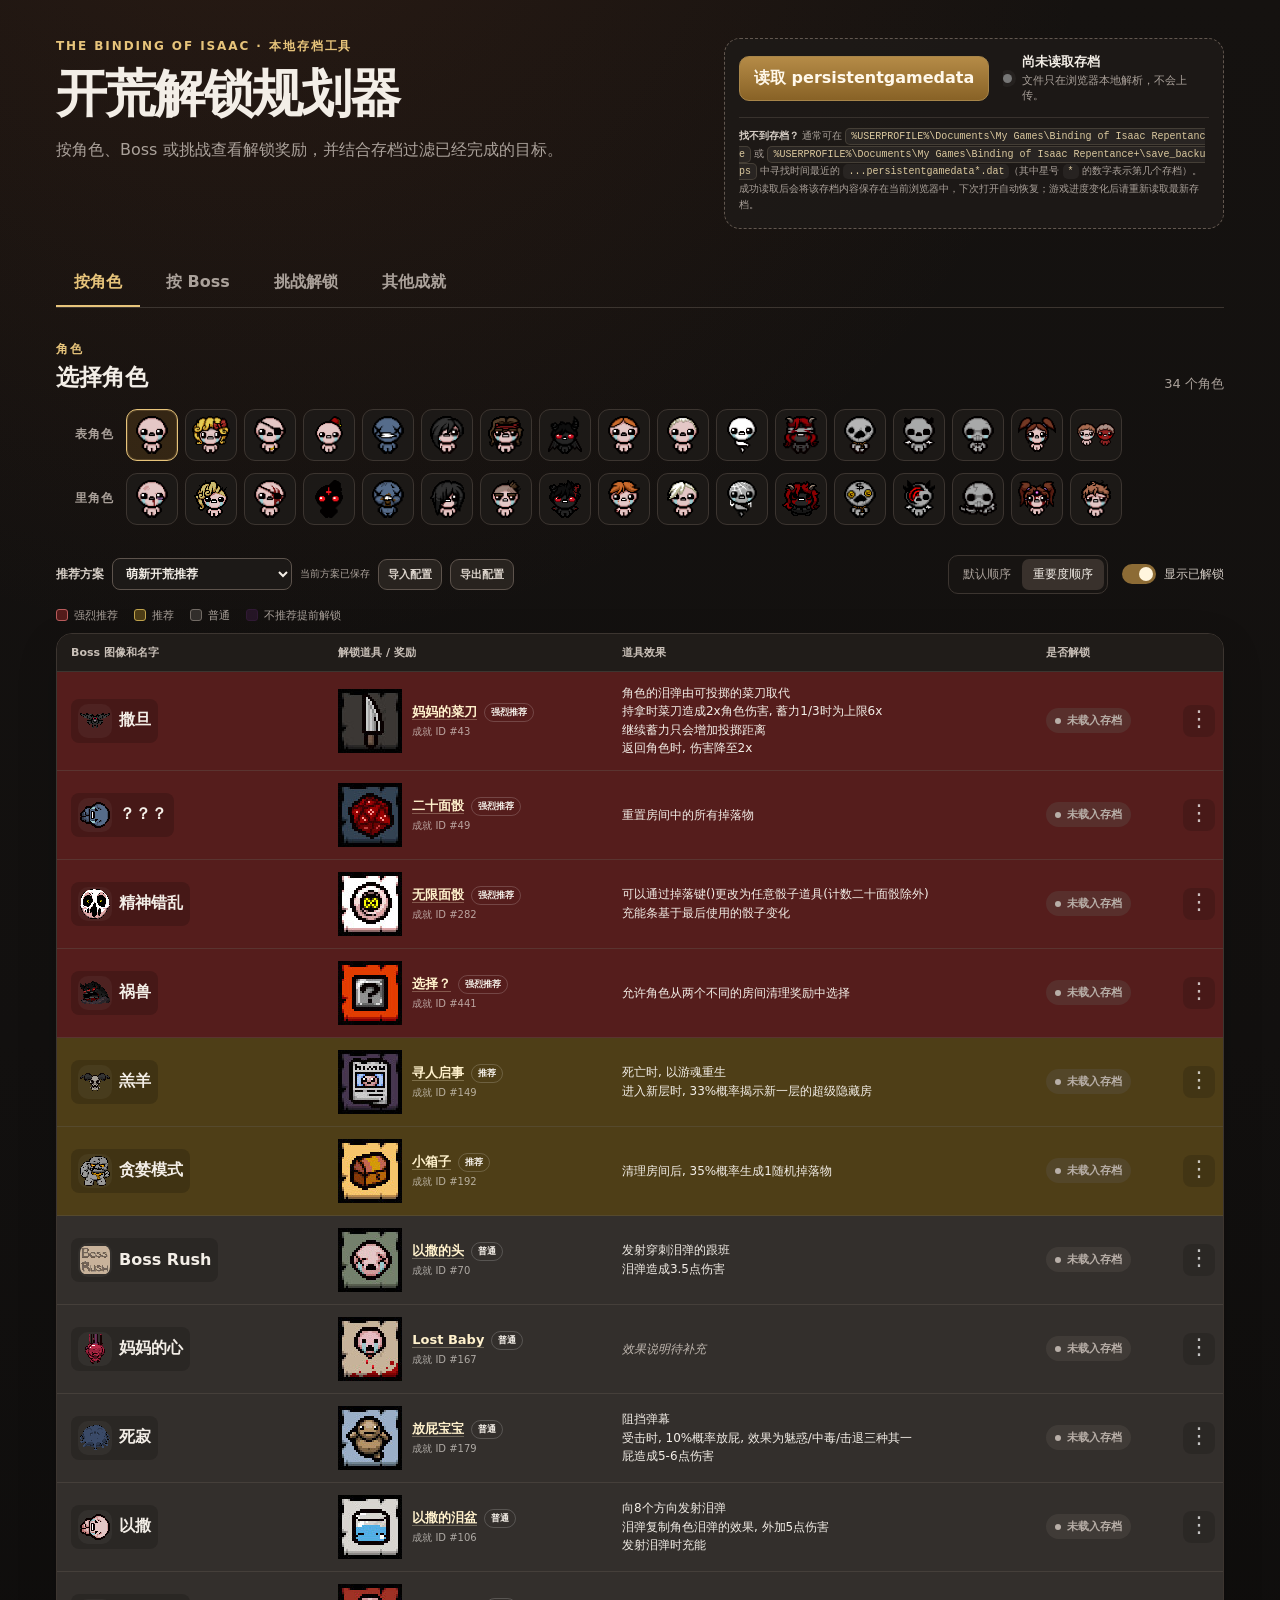
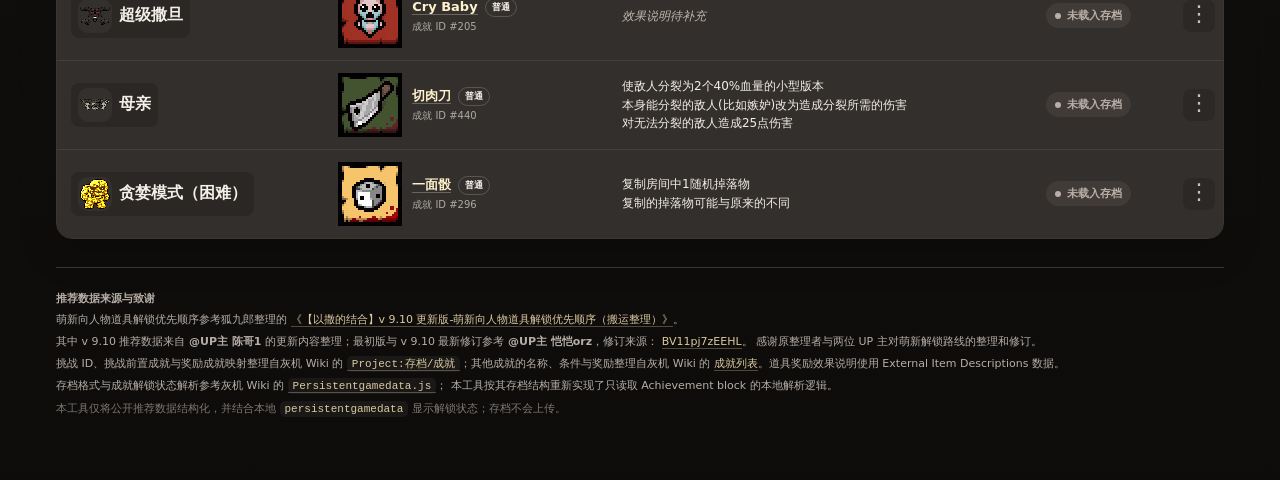
==== commit 3f128cc8: "fix: 修复了一个匹配错误并增加了一个没有描述的成就描述" ====
--- a/index.html
+++ b/index.html
@@ -9,8 +9,8 @@
   <meta http-equiv="Pragma" content="no-cache" />
   <meta http-equiv="Expires" content="0" />
   <title>以撒开荒解锁规划器</title>
-  <link rel="icon" type="image/png" href="./assets/icon.png?v=20260826021921" />
-  <link rel="stylesheet" href="./styles.css?v=20260826021921" />
+  <link rel="icon" type="image/png" href="./assets/icon.png?v=20261003015410" />
+  <link rel="stylesheet" href="./styles.css?v=20261003015410" />
 </head>
 <body>
   <div class="app-shell">
@@ -129,14 +129,14 @@
     </footer>
   </div>
 
-  <!-- CACHE_VERSION: 20260826021921。发布新版本前运行 python tools/bump_cache_version.py -->
-  <script src="./data/unlocks.js?v=20260826021921"></script>
-  <script src="./data/challenges.js?v=20260826021921"></script>
-  <script src="./data/achievements.js?v=20260826021921"></script>
-  <script src="./data/effects.js?v=20260826021921"></script>
-  <script src="./data/overrides.js?v=20260826021921"></script>
-  <script src="./data/recommendation_profiles.js?v=20260826021921"></script>
-  <script src="./js/save-parser.js?v=20260826021921"></script>
-  <script src="./js/app.js?v=20260826021921"></script>
+  <!-- CACHE_VERSION: 20261003015410。发布新版本前运行 python tools/bump_cache_version.py -->
+  <script src="./data/unlocks.js?v=20261003015410"></script>
+  <script src="./data/challenges.js?v=20261003015410"></script>
+  <script src="./data/achievements.js?v=20261003015410"></script>
+  <script src="./data/effects.js?v=20261003015410"></script>
+  <script src="./data/overrides.js?v=20261003015410"></script>
+  <script src="./data/recommendation_profiles.js?v=20261003015410"></script>
+  <script src="./js/save-parser.js?v=20261003015410"></script>
+  <script src="./js/app.js?v=20261003015410"></script>
 </body>
 </html>
--- a/styles.css
+++ b/styles.css
@@ -151,7 +151,7 @@
 
 .achievement-sprite {
   width: 64px; height: 64px; flex: 0 0 64px; display: inline-block;
-  background-image: url("./assets/achievement/Achievement_sprite.jpg?v=20260826021921");
+  background-image: url("./assets/achievement/Achievement_sprite.jpg?v=20261003015410");
   background-repeat: no-repeat;
   background-size: 1280px 2112px;
   background-position: var(--ach-x) var(--ach-y);
@@ -352,6 +352,43 @@
   opacity: 1;
   transform: translateY(0);
 }
+.app-confirm-backdrop {
+  position: fixed;
+  inset: 0;
+  z-index: 6600;
+  display: grid;
+  place-items: center;
+  padding: 18px;
+  background: rgba(12,10,9,.66);
+}
+.app-confirm-backdrop[hidden] { display: none; }
+.app-confirm-dialog {
+  width: min(420px, 100%);
+  border: 1px solid #6d6258;
+  border-radius: 8px;
+  background: #201c19;
+  color: #f5eadb;
+  box-shadow: 0 18px 44px rgba(0,0,0,.5);
+  padding: 16px;
+}
+.app-confirm-title {
+  display: block;
+  font-size: 15px;
+  margin-bottom: 8px;
+}
+.app-confirm-message {
+  margin: 0;
+  color: var(--muted);
+  font-size: 12px;
+  line-height: 1.65;
+}
+.app-confirm-actions {
+  display: flex;
+  justify-content: flex-end;
+  gap: 8px;
+  margin-top: 16px;
+}
+.app-confirm-actions button { min-width: 88px; }
 .manual-copy-backdrop {
   position: fixed;
   inset: 0;
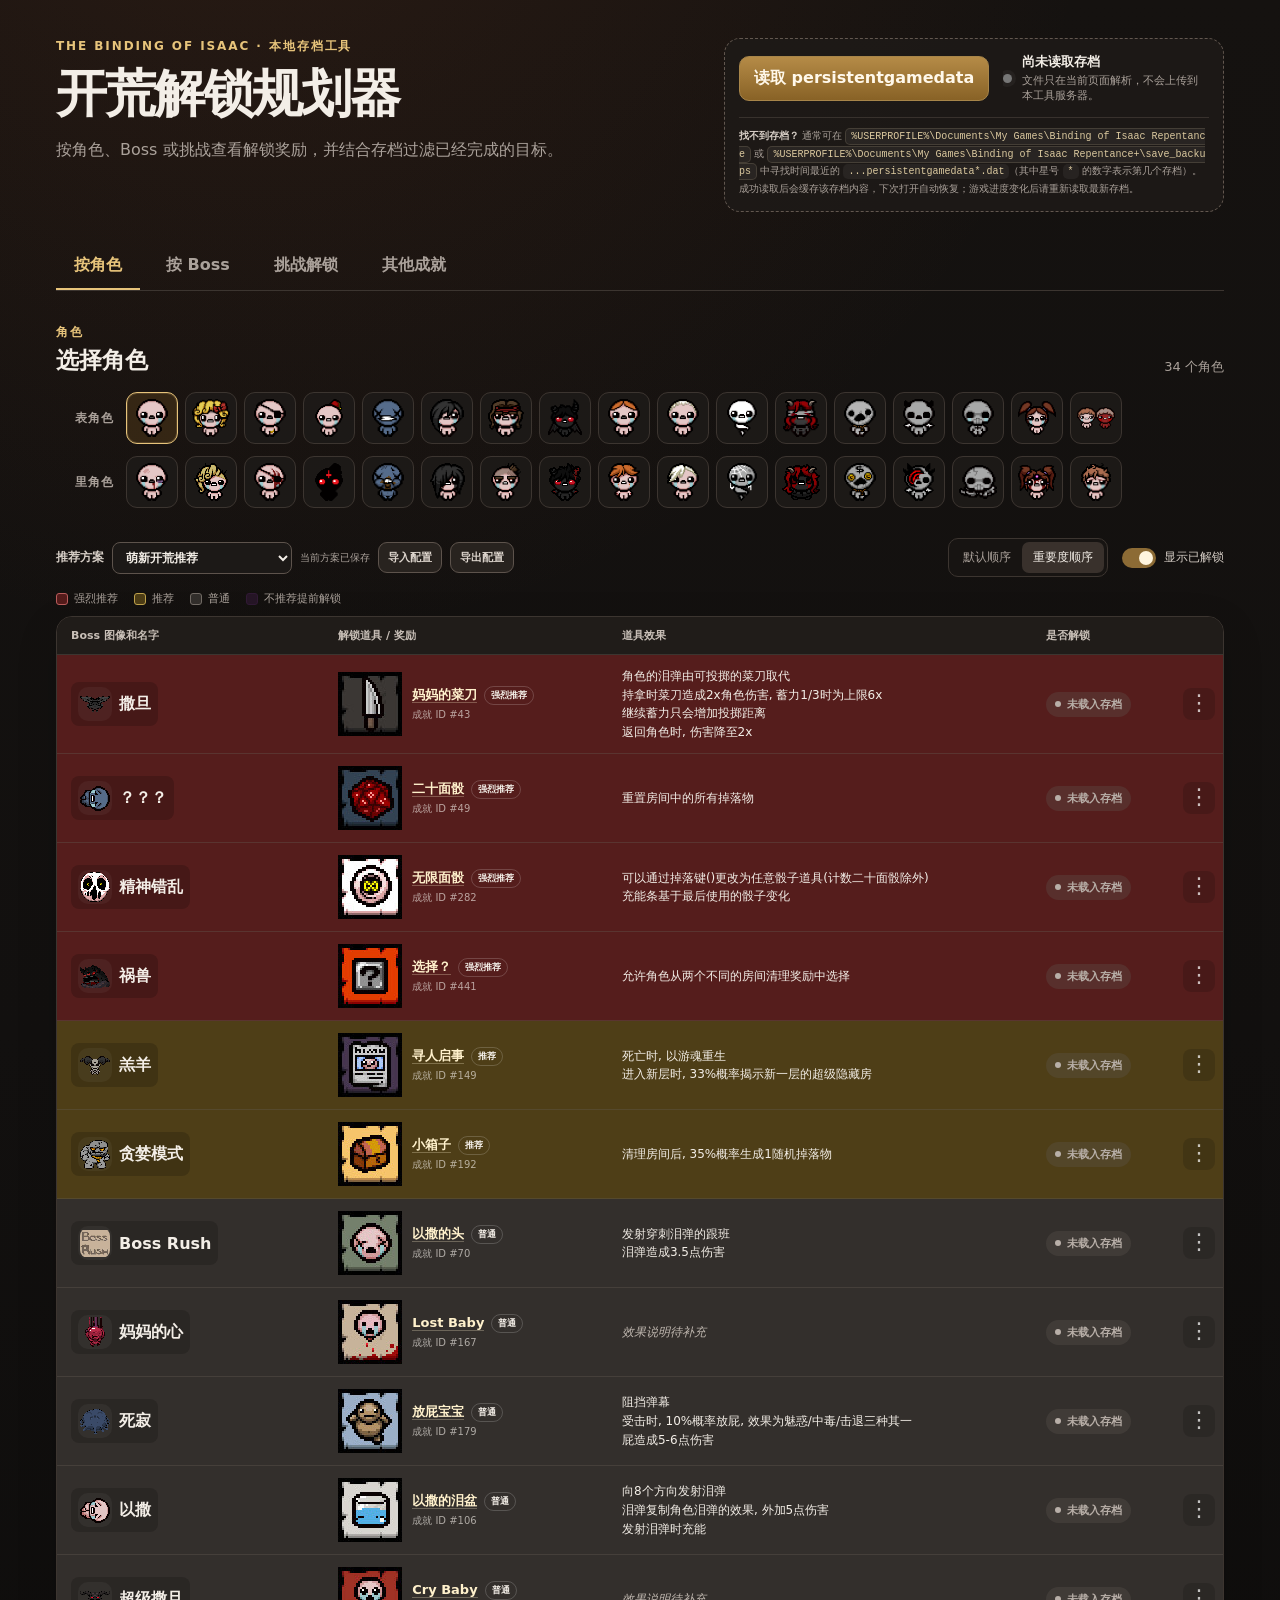
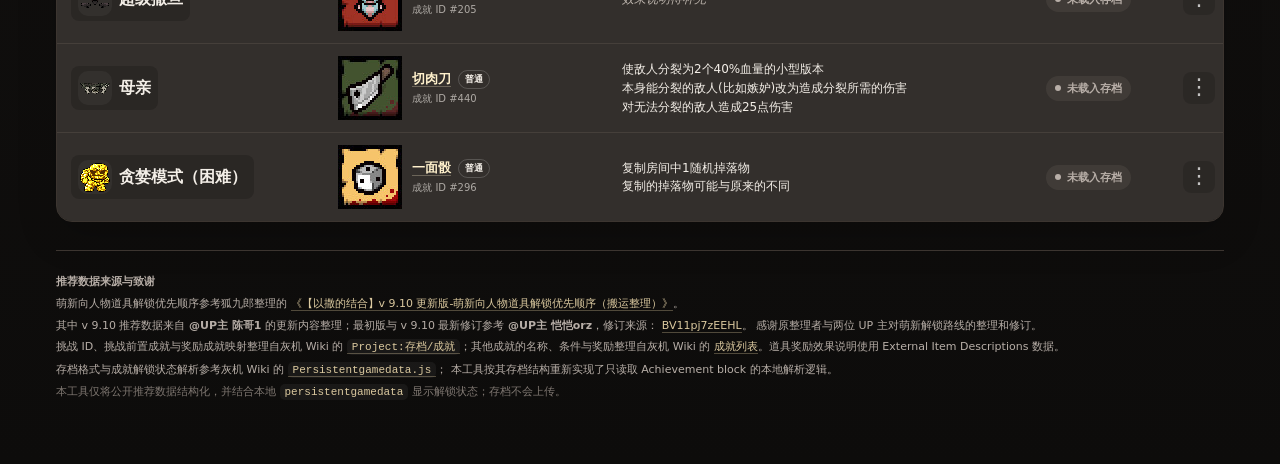
==== commit 340d9acc: "Merge branch 'main' into feature/bilibili-toy" ====
--- a/index.html
+++ b/index.html
@@ -9,8 +9,9 @@
   <meta http-equiv="Pragma" content="no-cache" />
   <meta http-equiv="Expires" content="0" />
   <title>以撒开荒解锁规划器</title>
-  <link rel="icon" type="image/png" href="./assets/icon.png?v=20261003015410" />
-  <link rel="stylesheet" href="./styles.css?v=20261003015410" />
+  <script src="//s1.hdslb.com/bfs/seed/toy/app/sdk/toy-sdk.js"></script>
+  <link rel="icon" type="image/png" href="./assets/icon.png?v=20261003022621" />
+  <link rel="stylesheet" href="./styles.css?v=20261003022621" />
 </head>
 <body>
   <div class="app-shell">
@@ -25,13 +26,13 @@
         <input id="saveInput" type="file" accept=".dat,application/octet-stream" hidden />
         <div class="save-actions">
           <button class="primary-button" id="loadSaveBtn" type="button">读取 persistentgamedata</button>
-          <button class="secondary-button save-clear-button" id="clearSaveBtn" type="button" hidden>清除本地缓存</button>
+          <button class="secondary-button save-clear-button" id="clearSaveBtn" type="button" hidden>清除缓存</button>
         </div>
         <div class="save-status" id="saveStatus">
           <span class="status-dot idle"></span>
           <div>
             <strong>尚未读取存档</strong>
-            <small>文件只在浏览器本地解析，不会上传。</small>
+            <small>文件只在当前页面解析，不会上传到本工具服务器。</small>
           </div>
         </div>
         <div class="save-hint">
@@ -39,7 +40,7 @@
           <code class="copy-path" role="button" tabindex="0" data-copy-path="%USERPROFILE%\Documents\My Games\Binding of Isaac Repentance" title="点击复制">%USERPROFILE%\Documents\My Games\Binding of Isaac Repentance</code>
           或 <code class="copy-path" role="button" tabindex="0" data-copy-path="%USERPROFILE%\Documents\My Games\Binding of Isaac Repentance+\save_backups" title="点击复制">%USERPROFILE%\Documents\My Games\Binding of Isaac Repentance+\save_backups</code>
           中寻找时间最近的 <code>...persistentgamedata*.dat</code>（其中星号 <code>*</code> 的数字表示第几个存档）。
-          成功读取后会将该存档内容保存在当前浏览器中，下次打开自动恢复；游戏进度变化后请重新读取最新存档。
+          成功读取后会缓存该存档内容，下次打开自动恢复；游戏进度变化后请重新读取最新存档。
         </div>
       </div>
     </header>
@@ -129,14 +130,14 @@
     </footer>
   </div>
 
-  <!-- CACHE_VERSION: 20261003015410。发布新版本前运行 python tools/bump_cache_version.py -->
-  <script src="./data/unlocks.js?v=20261003015410"></script>
-  <script src="./data/challenges.js?v=20261003015410"></script>
-  <script src="./data/achievements.js?v=20261003015410"></script>
-  <script src="./data/effects.js?v=20261003015410"></script>
-  <script src="./data/overrides.js?v=20261003015410"></script>
-  <script src="./data/recommendation_profiles.js?v=20261003015410"></script>
-  <script src="./js/save-parser.js?v=20261003015410"></script>
-  <script src="./js/app.js?v=20261003015410"></script>
+  <!-- CACHE_VERSION: 20261003022621。发布新版本前运行 python tools/bump_cache_version.py -->
+  <script src="./data/unlocks.js?v=20261003022621"></script>
+  <script src="./data/challenges.js?v=20261003022621"></script>
+  <script src="./data/achievements.js?v=20261003022621"></script>
+  <script src="./data/effects.js?v=20261003022621"></script>
+  <script src="./data/overrides.js?v=20261003022621"></script>
+  <script src="./data/recommendation_profiles.js?v=20261003022621"></script>
+  <script src="./js/save-parser.js?v=20261003022621"></script>
+  <script src="./js/app.js?v=20261003022621"></script>
 </body>
 </html>
--- a/styles.css
+++ b/styles.css
@@ -151,7 +151,7 @@
 
 .achievement-sprite {
   width: 64px; height: 64px; flex: 0 0 64px; display: inline-block;
-  background-image: url("./assets/achievement/Achievement_sprite.jpg?v=20261003015410");
+  background-image: url("./assets/achievement/Achievement_sprite.jpg?v=20261003022621");
   background-repeat: no-repeat;
   background-size: 1280px 2112px;
   background-position: var(--ach-x) var(--ach-y);
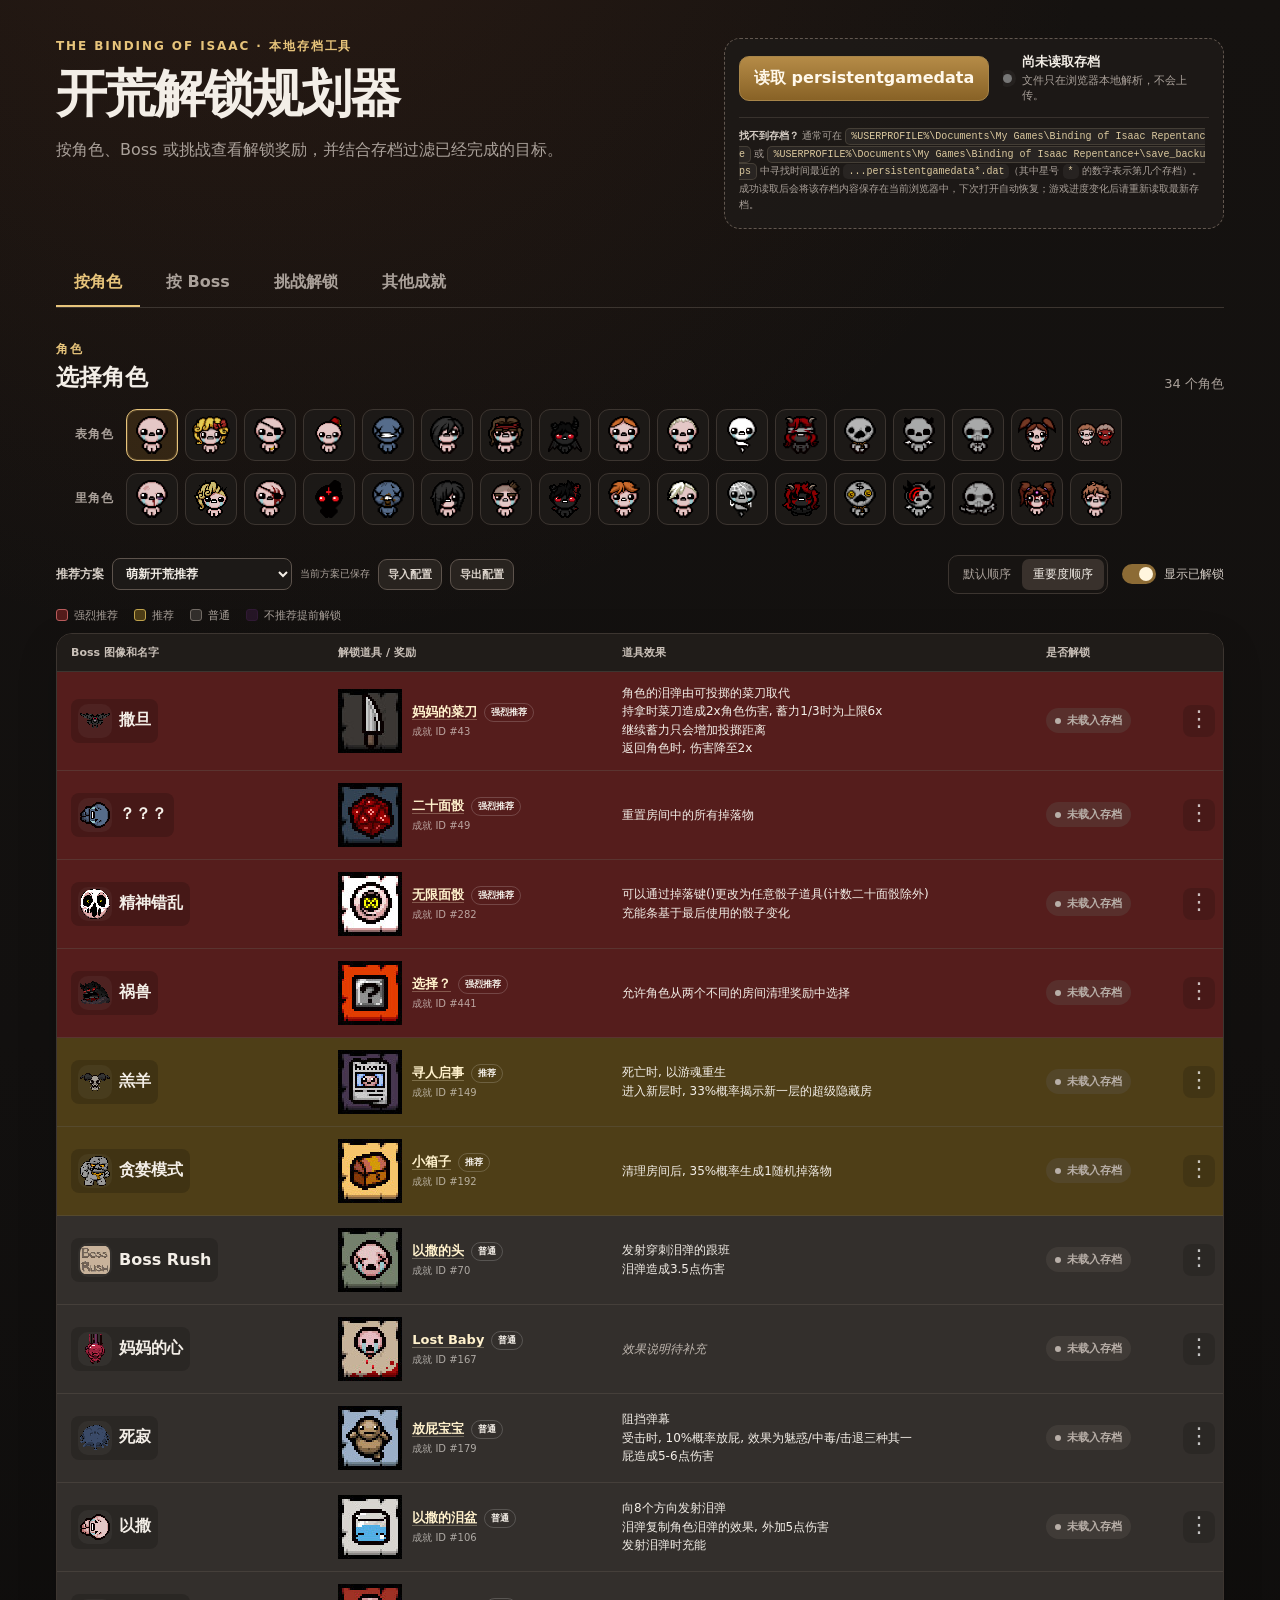
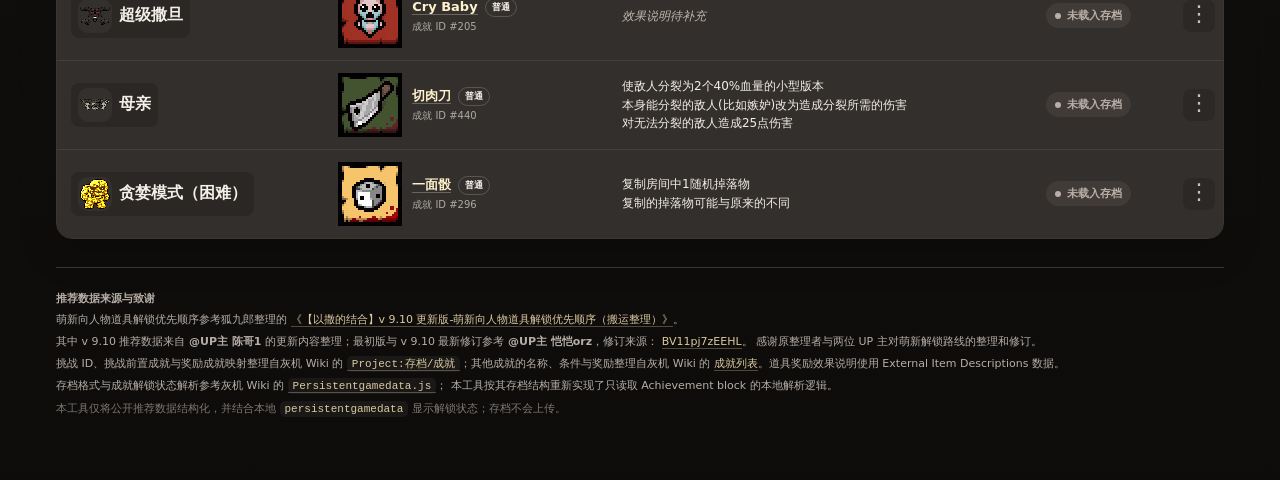
==== commit 5bf4f5ec: "fix: 修复版本更改后不能读取的问题" ====
--- a/index.html
+++ b/index.html
@@ -9,9 +9,8 @@
   <meta http-equiv="Pragma" content="no-cache" />
   <meta http-equiv="Expires" content="0" />
   <title>以撒开荒解锁规划器</title>
-  <script src="//s1.hdslb.com/bfs/seed/toy/app/sdk/toy-sdk.js"></script>
-  <link rel="icon" type="image/png" href="./assets/icon.png?v=20261003022621" />
-  <link rel="stylesheet" href="./styles.css?v=20261003022621" />
+  <link rel="icon" type="image/png" href="./assets/icon.png?v=20261120174819" />
+  <link rel="stylesheet" href="./styles.css?v=20261120174819" />
 </head>
 <body>
   <div class="app-shell">
@@ -26,13 +25,13 @@
         <input id="saveInput" type="file" accept=".dat,application/octet-stream" hidden />
         <div class="save-actions">
           <button class="primary-button" id="loadSaveBtn" type="button">读取 persistentgamedata</button>
-          <button class="secondary-button save-clear-button" id="clearSaveBtn" type="button" hidden>清除缓存</button>
+          <button class="secondary-button save-clear-button" id="clearSaveBtn" type="button" hidden>清除本地缓存</button>
         </div>
         <div class="save-status" id="saveStatus">
           <span class="status-dot idle"></span>
           <div>
             <strong>尚未读取存档</strong>
-            <small>文件只在当前页面解析，不会上传到本工具服务器。</small>
+            <small>文件只在浏览器本地解析，不会上传。</small>
           </div>
         </div>
         <div class="save-hint">
@@ -40,7 +39,7 @@
           <code class="copy-path" role="button" tabindex="0" data-copy-path="%USERPROFILE%\Documents\My Games\Binding of Isaac Repentance" title="点击复制">%USERPROFILE%\Documents\My Games\Binding of Isaac Repentance</code>
           或 <code class="copy-path" role="button" tabindex="0" data-copy-path="%USERPROFILE%\Documents\My Games\Binding of Isaac Repentance+\save_backups" title="点击复制">%USERPROFILE%\Documents\My Games\Binding of Isaac Repentance+\save_backups</code>
           中寻找时间最近的 <code>...persistentgamedata*.dat</code>（其中星号 <code>*</code> 的数字表示第几个存档）。
-          成功读取后会缓存该存档内容，下次打开自动恢复；游戏进度变化后请重新读取最新存档。
+          成功读取后会将该存档内容保存在当前浏览器中，下次打开自动恢复；游戏进度变化后请重新读取最新存档。
         </div>
       </div>
     </header>
@@ -130,14 +129,14 @@
     </footer>
   </div>
 
-  <!-- CACHE_VERSION: 20261003022621。发布新版本前运行 python tools/bump_cache_version.py -->
-  <script src="./data/unlocks.js?v=20261003022621"></script>
-  <script src="./data/challenges.js?v=20261003022621"></script>
-  <script src="./data/achievements.js?v=20261003022621"></script>
-  <script src="./data/effects.js?v=20261003022621"></script>
-  <script src="./data/overrides.js?v=20261003022621"></script>
-  <script src="./data/recommendation_profiles.js?v=20261003022621"></script>
-  <script src="./js/save-parser.js?v=20261003022621"></script>
-  <script src="./js/app.js?v=20261003022621"></script>
+  <!-- CACHE_VERSION: 20261120174819。发布新版本前运行 python tools/bump_cache_version.py -->
+  <script src="./data/unlocks.js?v=20261120174819"></script>
+  <script src="./data/challenges.js?v=20261120174819"></script>
+  <script src="./data/achievements.js?v=20261120174819"></script>
+  <script src="./data/effects.js?v=20261120174819"></script>
+  <script src="./data/overrides.js?v=20261120174819"></script>
+  <script src="./data/recommendation_profiles.js?v=20261120174819"></script>
+  <script src="./js/save-parser.js?v=20261120174819"></script>
+  <script src="./js/app.js?v=20261120174819"></script>
 </body>
 </html>
--- a/styles.css
+++ b/styles.css
@@ -151,7 +151,7 @@
 
 .achievement-sprite {
   width: 64px; height: 64px; flex: 0 0 64px; display: inline-block;
-  background-image: url("./assets/achievement/Achievement_sprite.jpg?v=20261003022621");
+  background-image: url("./assets/achievement/Achievement_sprite.jpg?v=20261120174819");
   background-repeat: no-repeat;
   background-size: 1280px 2112px;
   background-position: var(--ach-x) var(--ach-y);
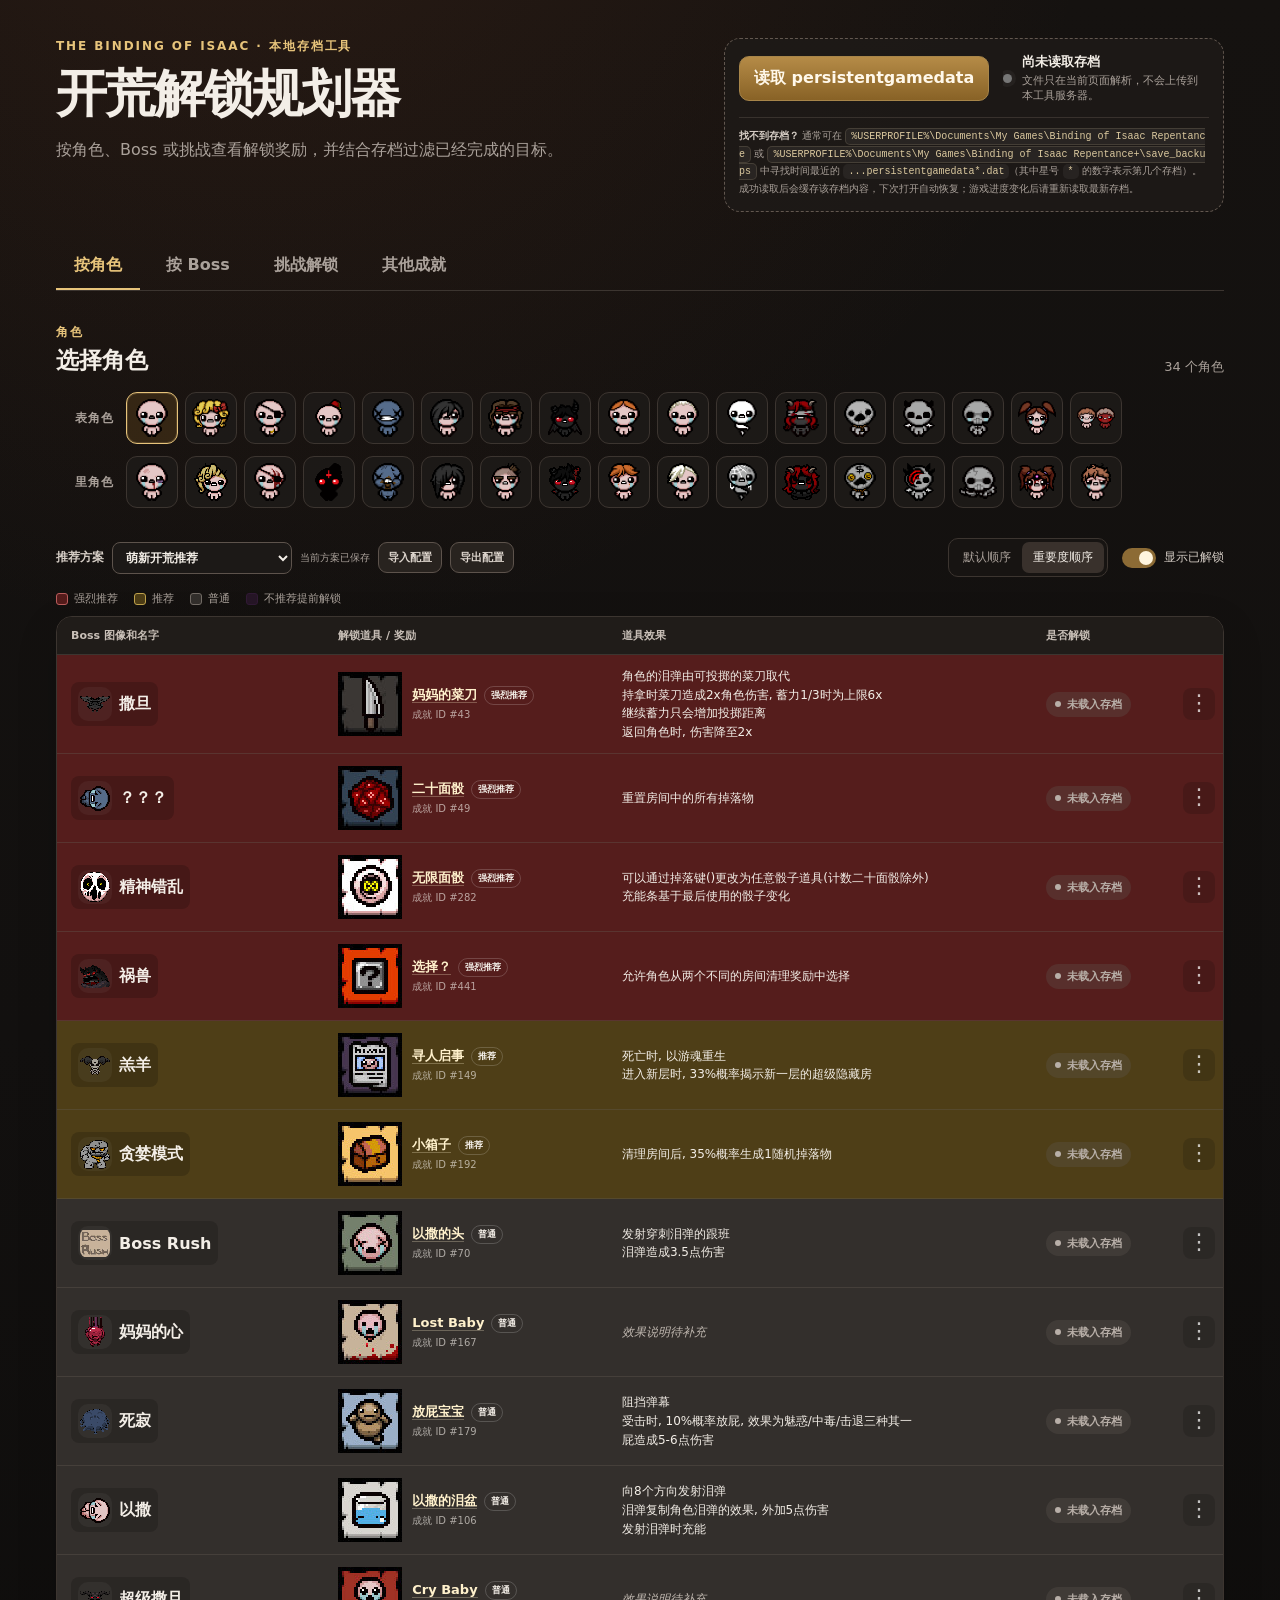
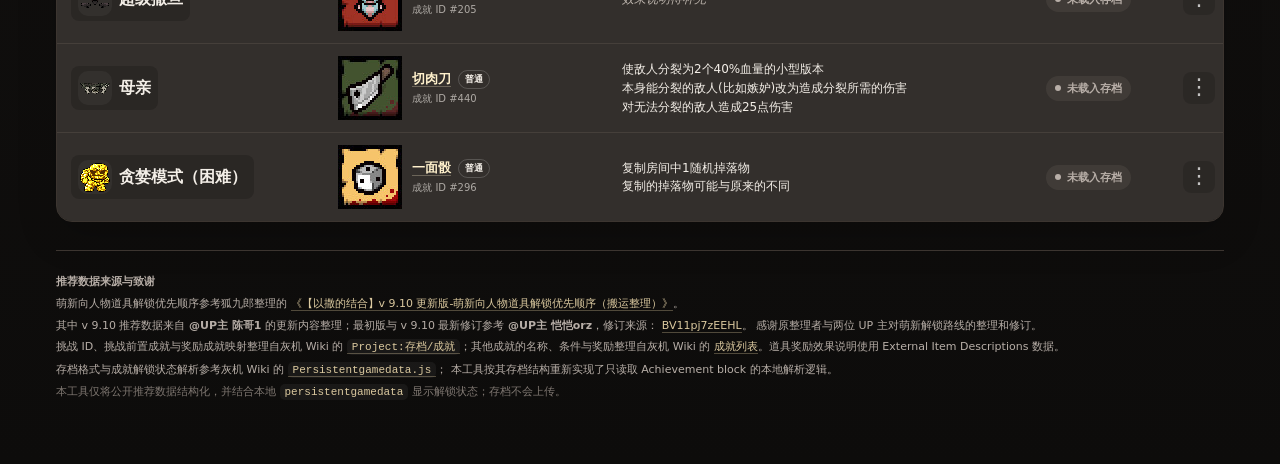
==== commit 3c317de7: "Merge branch 'main' into feature/bilibili-toy" ====
--- a/index.html
+++ b/index.html
@@ -9,6 +9,7 @@
   <meta http-equiv="Pragma" content="no-cache" />
   <meta http-equiv="Expires" content="0" />
   <title>以撒开荒解锁规划器</title>
+  <script src="//s1.hdslb.com/bfs/seed/toy/app/sdk/toy-sdk.js"></script>
   <link rel="icon" type="image/png" href="./assets/icon.png?v=20261120174819" />
   <link rel="stylesheet" href="./styles.css?v=20261120174819" />
 </head>
@@ -25,13 +26,13 @@
         <input id="saveInput" type="file" accept=".dat,application/octet-stream" hidden />
         <div class="save-actions">
           <button class="primary-button" id="loadSaveBtn" type="button">读取 persistentgamedata</button>
-          <button class="secondary-button save-clear-button" id="clearSaveBtn" type="button" hidden>清除本地缓存</button>
+          <button class="secondary-button save-clear-button" id="clearSaveBtn" type="button" hidden>清除缓存</button>
         </div>
         <div class="save-status" id="saveStatus">
           <span class="status-dot idle"></span>
           <div>
             <strong>尚未读取存档</strong>
-            <small>文件只在浏览器本地解析，不会上传。</small>
+            <small>文件只在当前页面解析，不会上传到本工具服务器。</small>
           </div>
         </div>
         <div class="save-hint">
@@ -39,7 +40,7 @@
           <code class="copy-path" role="button" tabindex="0" data-copy-path="%USERPROFILE%\Documents\My Games\Binding of Isaac Repentance" title="点击复制">%USERPROFILE%\Documents\My Games\Binding of Isaac Repentance</code>
           或 <code class="copy-path" role="button" tabindex="0" data-copy-path="%USERPROFILE%\Documents\My Games\Binding of Isaac Repentance+\save_backups" title="点击复制">%USERPROFILE%\Documents\My Games\Binding of Isaac Repentance+\save_backups</code>
           中寻找时间最近的 <code>...persistentgamedata*.dat</code>（其中星号 <code>*</code> 的数字表示第几个存档）。
-          成功读取后会将该存档内容保存在当前浏览器中，下次打开自动恢复；游戏进度变化后请重新读取最新存档。
+          成功读取后会缓存该存档内容，下次打开自动恢复；游戏进度变化后请重新读取最新存档。
         </div>
       </div>
     </header>
